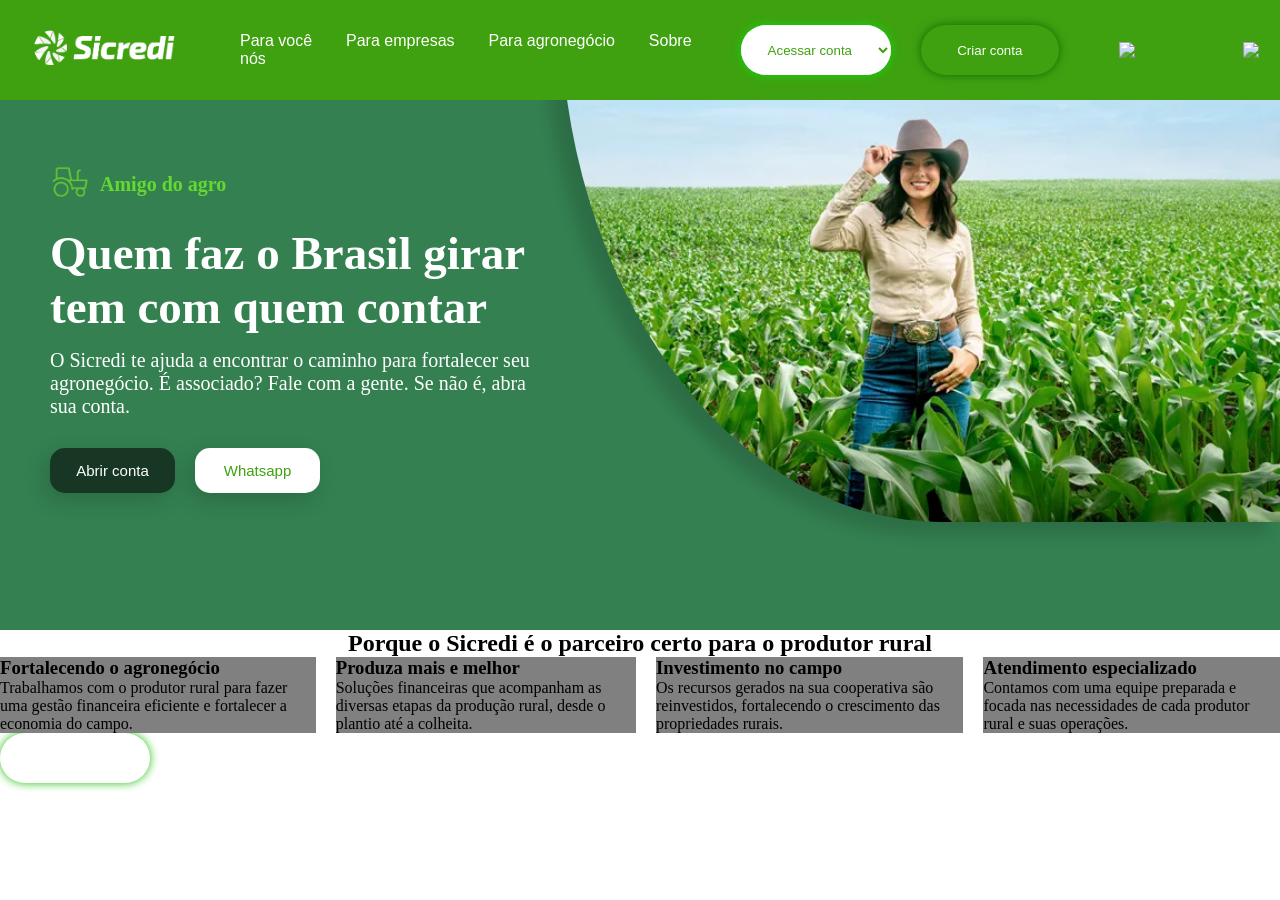
==== agronegocio.html @ 993492f2 "criação do banner da página agronegócio" ====
<!DOCTYPE html>
<html lang="pt-br">

<head>
    <meta charset="UTF-8">
    <meta name="viewport" content="width=device-width, initial-scale=1.0">
    <link rel="shortcut icon" href="imagens/sicredi-logo.png" type="image/x-icon">
    <link rel="stylesheet" href="agronegocio.css">
    <title>Sicredi</title>
</head>

<body>
    <main>
        <header>
            <a href="./index.html"><img src="imagens/Logo sicredi branca.webp" alt="" width="150px" id="logo"></a>
            <nav>
                <a href="index.html">Para você</a>
                <a href="empresas.html">Para empresas</a>
                <a href="agronegocio.html">Para agronegócio</a>
                <a href="sobre.html">Sobre nós</a>
            </nav>
            <button>
                <select>
                    <option>
                        Acessar conta
                    </option>
                    <option>
                        Pessoa fisica
                    </option>
                    <option> Pessoa jurídica </option>
                </select>
            </button>

            <button id="criar"> Criar conta </button>

            <img src="./fotos fefa/lupa-removebg-preview.png" id="lupa">
            <img src="./fotos fefa/menu icon.png" id="menu">
        </header>

        <!--banner-->

        <section id="banner">
            <div id="divtexto">
                <div id="div-caminhao">
                    <img src="imagens/caminhao-icone.webp" alt="" width="50px">
                    <p>Amigo do agro</p>
                </div>

                <h2>Quem faz o Brasil girar tem com quem contar</h2>
                <p>O Sicredi te ajuda a encontrar o caminho para fortalecer seu agronegócio. É associado? Fale com
                    a gente. Se não é, abra sua conta.</p>
                <div class="botoes">
                    <button id="botao-abrirconta">Abrir conta</button>
                    <button>Whatsapp</button>

                </div>
            </div>

            <div id="divimg">
                <img src="imagens/fazendeiro3.webp" alt="">
            </div>
        </section>

        <!--pq o cliente deve escolher o sicredi-->
        <h2 id="titulo-sobre">Porque o Sicredi é o parceiro certo para o produtor rural</h2>
        <section id="sobre-nos-container">
            <article class="card-sobre">
                <h3>Fortalecendo o agronegócio</h3>
                <p>Trabalhamos com o produtor rural para fazer uma gestão financeira eficiente e fortalecer a economia
                    do campo.</p>
            </article>
            <article class="card-sobre">
                <h3>Produza mais e melhor</h3>
                <p>Soluções financeiras que acompanham as diversas etapas da produção rural, desde o plantio até a
                    colheita.</p>
            </article>
            <article class="card-sobre">
                <h3>Investimento no campo</h3>
                <p>Os recursos gerados na sua cooperativa são reinvestidos, fortalecendo o crescimento das propriedades
                    rurais.</p>
            </article>
            <article class="card-sobre">
                <h3>Atendimento especializado</h3>
                <p>Contamos com uma equipe preparada e focada nas necessidades de cada produtor rural e suas operações.
                </p>
            </article>


        </section>
        <button id="botao-sobre"><a href="./sobre.html">Conhecer mais sobre nós</a></button>
        <!--produtos-->
        <section>

        </section>
    </main>
    <footer>

    </footer>
    </main>
</body>

</html>
---- agronegocio.css ----
* {
    margin: 0%;
    padding: 0%;
    box-sizing: border-box;
}

/*
 🟢 Verde — #3FA110
 🟩 Verde escuro — #146E37
 ⚪ Branco — #FFFFFF
*/



a {
    color: rgb(0, 0, 0);
}

header {
    background-color: #3FA110;
    width: 100%;
    height: 100px;
    display: flex;
    position: fixed;
    align-items: center;
    gap: 30px;
    justify-content: ROW;
}


#logo {
    width: 150px;
    margin-left: 30px;

}

#lupa {
    width: 70px;
    margin-left: 30px;
    cursor: pointer;
    margin-left: 30px;
}

#menu {
    width: 40px;
    margin-left: 30px;
    cursor: pointer;
}

a {
    font-family: Arial, Helvetica, sans-serif;
    margin-right: 30px;
    color: #fff;
    text-decoration: none;

}

a:hover {
    transition: 0.9s;
    text-decoration: underline;
}

button {
    font-family: Verdana, Geneva, Tahoma, sans-serif;
    color: #3FA110;
    height: 50px;
    border-radius: 30px;
    border: none;
    width: 150px;
    background-color: #fff;
    border: none;
    cursor: pointer;
    font-size: 12x;
    box-shadow: 0 0 10px rgb(38, 192, 17);

}

button:hover {
    background-color: transparent;
    transition: 0.4s;
    border: 2px rgb(221, 255, 221);
    color: #fff;
    text-decoration: underline;

}

select {
    font-family: Verdana, Geneva, Tahoma, sans-serif;
    color: #3FA110;
    height: 50px;
    border-radius: 30px;
    border: none;
    width: 150px;
    background-color: #fff;
    border: none;
    cursor: pointer;
    font-size: 12x;
    box-shadow: 0 0 10px rgb(38, 192, 17);
    text-align: center;
}

select:hover {
    background-color: transparent;
    transition: 0.4s;
    border: 2px rgb(221, 255, 221);
    color: #fff;
    text-decoration: underline;
}

#criar {
    font-family: Verdana, Geneva, Tahoma, sans-serif;
    color: #fafff8;
    height: 50px;
    border-radius: 30px;
    border: none;
    width: 150px;
    background-color: #3FA110;
    border: none;
    cursor: pointer;
    font-size: 12x;
    box-shadow: 0 0 10px rgb(11, 107, 0);
    text-align: center;
}

#criar:hover {
    background-color: #fafff8;
    transition: 0.4s;
    border: 2px rgb(221, 255, 221);
    color: #004e00;
    text-decoration: underline;
}

h1 {
    color: #fff;
}

/*----banner sessão 1------*/
#banner {
    display: flex;
    background-color: #348051;
    background-repeat: repeat;
    background-size: cover;
}

#div-caminhao {
    display: flex;
    align-items: center;
    color: #65D930;
    gap: 10px;
}

#div-caminhao p {
    padding-top: 35px;
    font-weight: 700;
}

#div-caminhao img {
    width: 40px;
}

#divtexto {
    padding: 0 10px 0 50px;
    width: 700px;
    height: 70vh;
    color: white;
    display: flex;
    text-align: start;
    justify-content: center;
    flex-direction: column;
}

#divtexto h2 {
    font-size: 47px;
    margin-bottom: 15px;
}

#divtexto p {
    font-size: 20px;
    margin-bottom: 30px;
}

.botoes {
    display: flex;
    gap: 20px;
    text-align: center;
}

.botoes button {
    gap: 50px;
    width: 25%;
    height: 45px;
    text-align: center;
    border-radius: 15px;
    border: none;
    padding: 10px;
    cursor: pointer;
    box-shadow: -5px 7px 21px 1px rgba(0, 0, 0, 0.151);
    font-size: 15px;
}

#botao-abrirconta {
    background-color: #173623;
    color: white;
}

#botao-abrirconta:hover {
    transition: 0.6s;
    background-color: rgb(93, 167, 58);
    color: white;
}

.botoes button:hover {
    transition: 0.6s;
    border: solid rgb(255, 255, 255) 2px;
    background-color: rgb(93, 167, 58);
    color: white;
    transform: translateY(-5px);
}

#divimg img {
    width: 720px;
    padding-top: 0px;
    border-radius: 100% 0% 47% 53% / 0% 100% 0% 100%;
    box-shadow: -14px 10px 15px 2px rgba(0, 0, 0, 0.15);

}

/*motivos pra escolher o sicredi - sessão 2*/

#titulo-sobre {
    text-align: center;
}

#sobre-nos-container {
    display: flex;
    gap: 20px;
}

.card-sobre {
    background-color: grey;
}

#botao-sobre {
    display: flex;
    justify-content: center;
}
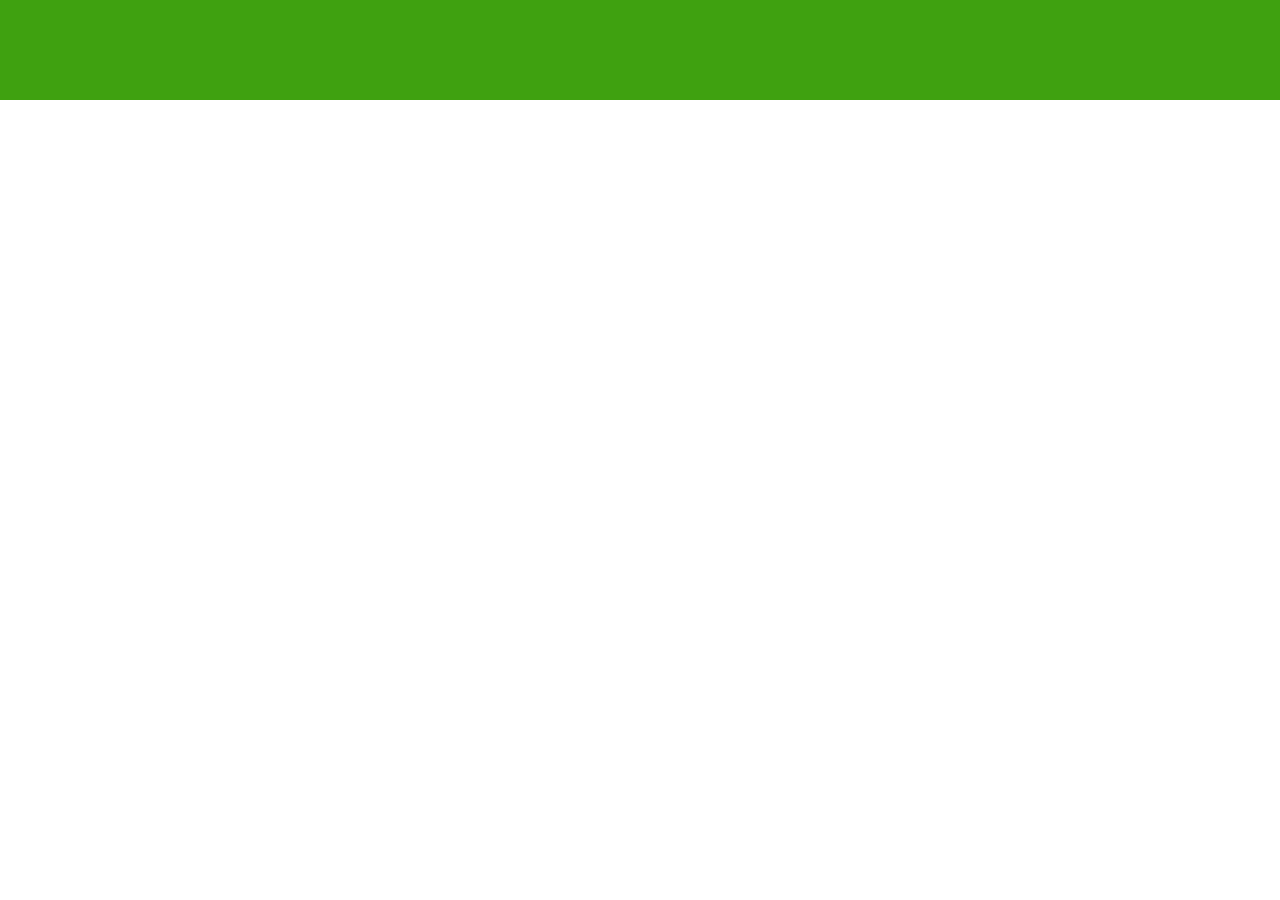
==== commit c10c0a95: "inicio sicredi" ====
--- a/agronegocio.html
+++ b/agronegocio.html
@@ -1,93 +1,31 @@
 <!DOCTYPE html>
 <html lang="pt-br">
-
 <head>
     <meta charset="UTF-8">
     <meta name="viewport" content="width=device-width, initial-scale=1.0">
     <link rel="shortcut icon" href="imagens/sicredi-logo.png" type="image/x-icon">
-    <link rel="stylesheet" href="agronegocio.css">
+    <link rel="stylesheet" href="style.css">
     <title>Sicredi</title>
 </head>
-
 <body>
+    
+    <header>
+        <nav>
+            <a href="index.html"></a>
+            <a href="empresas.html"></a>
+            <a href="agronegocio.html"></a>
+            <a href="sobre.html"></a>
+        </nav>
+    </header>
     <main>
-        <header>
-            <a href="./index.html"><img src="imagens/Logo sicredi branca.webp" alt="" width="150px" id="logo"></a>
-            <nav>
-                <a href="index.html">Para você</a>
-                <a href="empresas.html">Para empresas</a>
-                <a href="agronegocio.html">Para agronegócio</a>
-                <a href="sobre.html">Sobre nós</a>
-            </nav>
-            <button>
-                <select>
-                    <option>
-                        Acessar conta
-                    </option>
-                    <option>
-                        Pessoa fisica
-                    </option>
-                    <option> Pessoa jurídica </option>
-                </select>
-            </button>
-
-            <button id="criar"> Criar conta </button>
-
-            <img src="./fotos fefa/lupa-removebg-preview.png" id="lupa">
-            <img src="./fotos fefa/menu icon.png" id="menu">
-        </header>
-
         <!--banner-->
-
-        <section id="banner">
-            <div id="divtexto">
-                <div id="div-caminhao">
-                    <img src="imagens/caminhao-icone.webp" alt="" width="50px">
-                    <p>Amigo do agro</p>
-                </div>
-
-                <h2>Quem faz o Brasil girar tem com quem contar</h2>
-                <p>O Sicredi te ajuda a encontrar o caminho para fortalecer seu agronegócio. É associado? Fale com
-                    a gente. Se não é, abra sua conta.</p>
-                <div class="botoes">
-                    <button id="botao-abrirconta">Abrir conta</button>
-                    <button>Whatsapp</button>
-
-                </div>
-            </div>
-
-            <div id="divimg">
-                <img src="imagens/fazendeiro3.webp" alt="">
-            </div>
-        </section>
-
-        <!--pq o cliente deve escolher o sicredi-->
-        <h2 id="titulo-sobre">Porque o Sicredi é o parceiro certo para o produtor rural</h2>
-        <section id="sobre-nos-container">
-            <article class="card-sobre">
-                <h3>Fortalecendo o agronegócio</h3>
-                <p>Trabalhamos com o produtor rural para fazer uma gestão financeira eficiente e fortalecer a economia
-                    do campo.</p>
-            </article>
-            <article class="card-sobre">
-                <h3>Produza mais e melhor</h3>
-                <p>Soluções financeiras que acompanham as diversas etapas da produção rural, desde o plantio até a
-                    colheita.</p>
-            </article>
-            <article class="card-sobre">
-                <h3>Investimento no campo</h3>
-                <p>Os recursos gerados na sua cooperativa são reinvestidos, fortalecendo o crescimento das propriedades
-                    rurais.</p>
-            </article>
-            <article class="card-sobre">
-                <h3>Atendimento especializado</h3>
-                <p>Contamos com uma equipe preparada e focada nas necessidades de cada produtor rural e suas operações.
-                </p>
-            </article>
-
+        <section>
 
         </section>
-        <button id="botao-sobre"><a href="./sobre.html">Conhecer mais sobre nós</a></button>
+        <!--pq o cliente deve escolher o sicredi-->
+        <section>
+
+        </section>
         <!--produtos-->
         <section>
 
@@ -96,7 +34,5 @@
     <footer>
 
     </footer>
-    </main>
 </body>
-
 </html>
--- a/style.css
+++ b/style.css
@@ -0,0 +1,177 @@
+@import url('https://fonts.googleapis.com/css2?family=Google+Sans:ital,opsz,wght@0,17..18,400..700;1,17..18,400..700&display=swap');
+
+
+* {
+    padding: 0%;
+    margin: 0%;
+    box-sizing: border-box;
+}
+
+header {
+    background-color: #3FA110;
+    width: 100%;
+    height: 100px;
+    display: flex;
+    position: fixed;
+    top: 0;
+    right: 0;
+    z-index: 1000;
+    align-items: center;
+    gap: 30px;
+    justify-content: center;
+
+}
+
+
+#logo {
+    width: 150px;
+    margin-left: 30px;
+
+}
+
+#lupa {
+    width: 70px;
+    margin-left: 30px;
+    cursor: pointer;
+    margin-left: 30px;
+}
+
+#menu {
+    width: 40px;
+    margin-left: 30px;
+    cursor: pointer;
+}
+
+a {
+    font-family: Arial, Helvetica, sans-serif;
+    margin-right: 30px;
+    color: #fff;
+    text-decoration: none;
+
+}
+
+a:hover {
+    transition: 0.9s;
+    text-decoration: underline;
+}
+
+button {
+    font-family: Verdana, Geneva, Tahoma, sans-serif;
+    color: #3FA110;
+    height: 50px;
+    border-radius: 30px;
+    border: none;
+    width: 150px;
+    background-color: #fff;
+    border: none;
+    cursor: pointer;
+    font-size: 12x;
+    box-shadow: 0 0 10px rgb(38, 192, 17);
+
+}
+
+button:hover {
+    background-color: transparent;
+    transition: 0.4s;
+    border: 2px rgb(221, 255, 221);
+    color: #fff;
+    text-decoration: underline;
+
+}
+
+select {
+    font-family: Verdana, Geneva, Tahoma, sans-serif;
+    color: #3FA110;
+    height: 50px;
+    border-radius: 30px;
+    border: none;
+    width: 150px;
+    background-color: #fff;
+    border: none;
+    cursor: pointer;
+    font-size: 12x;
+    box-shadow: 0 0 10px rgb(38, 192, 17);
+    text-align: center;
+}
+
+select:hover {
+    background-color: transparent;
+    transition: 0.4s;
+    border: 2px rgb(221, 255, 221);
+    color: #fff;
+    text-decoration: underline;
+}
+
+#criar {
+    font-family: Verdana, Geneva, Tahoma, sans-serif;
+    color: #fafff8;
+    height: 50px;
+    border-radius: 30px;
+    border: none;
+    width: 150px;
+    background-color: #3FA110;
+    border: none;
+    cursor: pointer;
+    font-size: 12x;
+    box-shadow: 0 0 10px rgb(11, 107, 0);
+    text-align: center;
+}
+
+#criar:hover {
+    background-color: #fafff8;
+    transition: 0.4s;
+    border: 2px rgb(221, 255, 221);
+    color: #004e00;
+    text-decoration: underline;
+}
+
+h1 {
+    color: #fff;
+}
+
+#banner {
+    margin-top: 95px;
+    width: 100%;
+    height: 100%;
+}
+
+#banner img{
+  width: 100%;
+
+}
+
+h2 {font-family:'Lucida Sans', 'Lucida Sans Regular', 'Lucida Grande', 'Lucida Sans Unicode', Geneva, Verdana, sans-serif;
+color: #3FA110;
+text-align: center;
+margin-top: 25px;
+font-size: 20px;}
+
+p {font-size: 40px;
+    font-family: "Google Sans", sans-serif;
+    text-align: center;
+
+
+}
+
+.secao {background-color: #e5ffd4;
+    margin-top: 30px;
+    display: flex;
+    height: 100vh;
+    justify-content: center;
+    align-items: center;
+    flex-wrap: wrap;
+    gap: 50px;
+}
+.artigo {
+    display: flex;
+    background-color: #efffc9;
+    width: 400px;
+    height: 300px;
+    border-radius: 30px;
+    box-shadow: 5px 5px 15px 5px #105200;
+    flex-direction: column;
+    align-items: center; }
+
+.ftartigo {width: 80px;
+    height: 50px;}
+
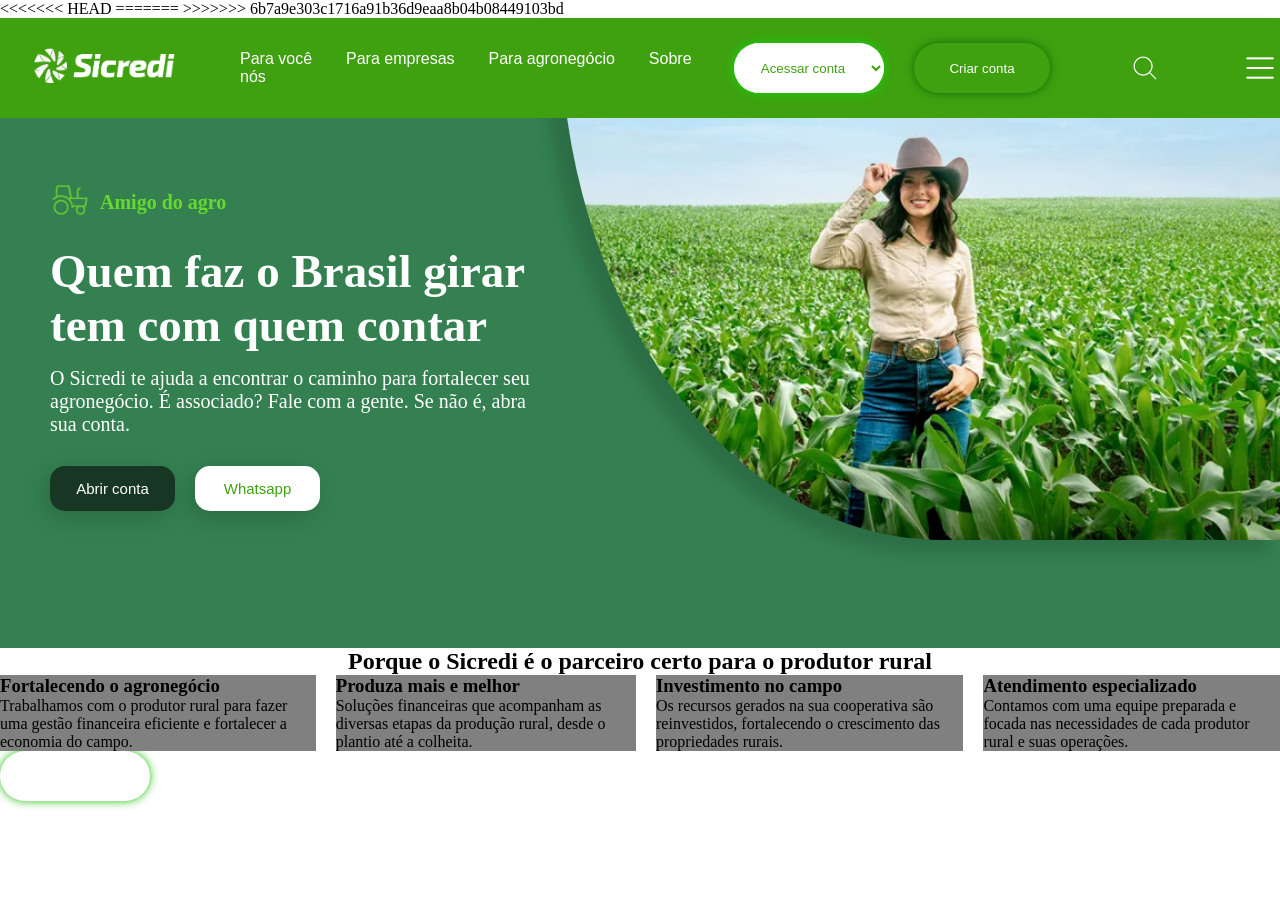
==== commit 951af190: "helo" ====
--- a/agronegocio.html
+++ b/agronegocio.html
@@ -1,13 +1,16 @@
 <!DOCTYPE html>
 <html lang="pt-br">
+
 <head>
     <meta charset="UTF-8">
     <meta name="viewport" content="width=device-width, initial-scale=1.0">
     <link rel="shortcut icon" href="imagens/sicredi-logo.png" type="image/x-icon">
-    <link rel="stylesheet" href="style.css">
+    <link rel="stylesheet" href="agronegocio.css">
     <title>Sicredi</title>
 </head>
+
 <body>
+<<<<<<< HEAD
     
     <header>
         <nav>
@@ -17,15 +20,86 @@
             <a href="sobre.html"></a>
         </nav>
     </header>
+=======
+>>>>>>> 6b7a9e303c1716a91b36d9eaa8b04b08449103bd
     <main>
+        <header>
+            <a href="./index.html"><img src="imagens/Logo sicredi branca.webp" alt="" width="150px" id="logo"></a>
+            <nav>
+                <a href="index.html">Para você</a>
+                <a href="empresas.html">Para empresas</a>
+                <a href="agronegocio.html">Para agronegócio</a>
+                <a href="sobre.html">Sobre nós</a>
+            </nav>
+            <button>
+                <select>
+                    <option>
+                        Acessar conta
+                    </option>
+                    <option>
+                        Pessoa fisica
+                    </option>
+                    <option> Pessoa jurídica </option>
+                </select>
+            </button>
+
+            <button id="criar"> Criar conta </button>
+
+            <img src="./fotos fefa/lupa-removebg-preview.png" id="lupa">
+            <img src="./fotos fefa/menu icon.png" id="menu">
+        </header>
+
         <!--banner-->
-        <section>
+
+        <section id="banner">
+            <div id="divtexto">
+                <div id="div-caminhao">
+                    <img src="imagens/caminhao-icone.webp" alt="" width="50px">
+                    <p>Amigo do agro</p>
+                </div>
+
+                <h2>Quem faz o Brasil girar tem com quem contar</h2>
+                <p>O Sicredi te ajuda a encontrar o caminho para fortalecer seu agronegócio. É associado? Fale com
+                    a gente. Se não é, abra sua conta.</p>
+                <div class="botoes">
+                    <button id="botao-abrirconta">Abrir conta</button>
+                    <button>Whatsapp</button>
+
+                </div>
+            </div>
+
+            <div id="divimg">
+                <img src="imagens/fazendeiro3.webp" alt="">
+            </div>
+        </section>
+
+        <!--pq o cliente deve escolher o sicredi-->
+        <h2 id="titulo-sobre">Porque o Sicredi é o parceiro certo para o produtor rural</h2>
+        <section id="sobre-nos-container">
+            <article class="card-sobre">
+                <h3>Fortalecendo o agronegócio</h3>
+                <p>Trabalhamos com o produtor rural para fazer uma gestão financeira eficiente e fortalecer a economia
+                    do campo.</p>
+            </article>
+            <article class="card-sobre">
+                <h3>Produza mais e melhor</h3>
+                <p>Soluções financeiras que acompanham as diversas etapas da produção rural, desde o plantio até a
+                    colheita.</p>
+            </article>
+            <article class="card-sobre">
+                <h3>Investimento no campo</h3>
+                <p>Os recursos gerados na sua cooperativa são reinvestidos, fortalecendo o crescimento das propriedades
+                    rurais.</p>
+            </article>
+            <article class="card-sobre">
+                <h3>Atendimento especializado</h3>
+                <p>Contamos com uma equipe preparada e focada nas necessidades de cada produtor rural e suas operações.
+                </p>
+            </article>
+
 
         </section>
-        <!--pq o cliente deve escolher o sicredi-->
-        <section>
-
-        </section>
+        <button id="botao-sobre"><a href="./sobre.html">Conhecer mais sobre nós</a></button>
         <!--produtos-->
         <section>
 
@@ -34,5 +108,7 @@
     <footer>
 
     </footer>
+    </main>
 </body>
+
 </html>
--- a/agronegocio.css
+++ b/agronegocio.css
@@ -0,0 +1,246 @@
+* {
+    margin: 0%;
+    padding: 0%;
+    box-sizing: border-box;
+}
+
+/*
+ 🟢 Verde — #3FA110
+ 🟩 Verde escuro — #146E37
+ ⚪ Branco — #FFFFFF
+*/
+
+
+
+a {
+    color: rgb(0, 0, 0);
+}
+
+header {
+    background-color: #3FA110;
+    width: 100%;
+    height: 100px;
+    display: flex;
+    position: fixed;
+    align-items: center;
+    gap: 30px;
+    justify-content: ROW;
+}
+
+
+#logo {
+    width: 150px;
+    margin-left: 30px;
+
+}
+
+#lupa {
+    width: 70px;
+    margin-left: 30px;
+    cursor: pointer;
+    margin-left: 30px;
+}
+
+#menu {
+    width: 40px;
+    margin-left: 30px;
+    cursor: pointer;
+}
+
+a {
+    font-family: Arial, Helvetica, sans-serif;
+    margin-right: 30px;
+    color: #fff;
+    text-decoration: none;
+
+}
+
+a:hover {
+    transition: 0.9s;
+    text-decoration: underline;
+}
+
+button {
+    font-family: Verdana, Geneva, Tahoma, sans-serif;
+    color: #3FA110;
+    height: 50px;
+    border-radius: 30px;
+    border: none;
+    width: 150px;
+    background-color: #fff;
+    border: none;
+    cursor: pointer;
+    font-size: 12x;
+    box-shadow: 0 0 10px rgb(38, 192, 17);
+
+}
+
+button:hover {
+    background-color: transparent;
+    transition: 0.4s;
+    border: 2px rgb(221, 255, 221);
+    color: #fff;
+    text-decoration: underline;
+
+}
+
+select {
+    font-family: Verdana, Geneva, Tahoma, sans-serif;
+    color: #3FA110;
+    height: 50px;
+    border-radius: 30px;
+    border: none;
+    width: 150px;
+    background-color: #fff;
+    border: none;
+    cursor: pointer;
+    font-size: 12x;
+    box-shadow: 0 0 10px rgb(38, 192, 17);
+    text-align: center;
+}
+
+select:hover {
+    background-color: transparent;
+    transition: 0.4s;
+    border: 2px rgb(221, 255, 221);
+    color: #fff;
+    text-decoration: underline;
+}
+
+#criar {
+    font-family: Verdana, Geneva, Tahoma, sans-serif;
+    color: #fafff8;
+    height: 50px;
+    border-radius: 30px;
+    border: none;
+    width: 150px;
+    background-color: #3FA110;
+    border: none;
+    cursor: pointer;
+    font-size: 12x;
+    box-shadow: 0 0 10px rgb(11, 107, 0);
+    text-align: center;
+}
+
+#criar:hover {
+    background-color: #fafff8;
+    transition: 0.4s;
+    border: 2px rgb(221, 255, 221);
+    color: #004e00;
+    text-decoration: underline;
+}
+
+h1 {
+    color: #fff;
+}
+
+/*----banner sessão 1------*/
+#banner {
+    display: flex;
+    background-color: #348051;
+    background-repeat: repeat;
+    background-size: cover;
+}
+
+#div-caminhao {
+    display: flex;
+    align-items: center;
+    color: #65D930;
+    gap: 10px;
+}
+
+#div-caminhao p {
+    padding-top: 35px;
+    font-weight: 700;
+}
+
+#div-caminhao img {
+    width: 40px;
+}
+
+#divtexto {
+    padding: 0 10px 0 50px;
+    width: 700px;
+    height: 70vh;
+    color: white;
+    display: flex;
+    text-align: start;
+    justify-content: center;
+    flex-direction: column;
+}
+
+#divtexto h2 {
+    font-size: 47px;
+    margin-bottom: 15px;
+}
+
+#divtexto p {
+    font-size: 20px;
+    margin-bottom: 30px;
+}
+
+.botoes {
+    display: flex;
+    gap: 20px;
+    text-align: center;
+}
+
+.botoes button {
+    gap: 50px;
+    width: 25%;
+    height: 45px;
+    text-align: center;
+    border-radius: 15px;
+    border: none;
+    padding: 10px;
+    cursor: pointer;
+    box-shadow: -5px 7px 21px 1px rgba(0, 0, 0, 0.151);
+    font-size: 15px;
+}
+
+#botao-abrirconta {
+    background-color: #173623;
+    color: white;
+}
+
+#botao-abrirconta:hover {
+    transition: 0.6s;
+    background-color: rgb(93, 167, 58);
+    color: white;
+}
+
+.botoes button:hover {
+    transition: 0.6s;
+    border: solid rgb(255, 255, 255) 2px;
+    background-color: rgb(93, 167, 58);
+    color: white;
+    transform: translateY(-5px);
+}
+
+#divimg img {
+    width: 720px;
+    padding-top: 0px;
+    border-radius: 100% 0% 47% 53% / 0% 100% 0% 100%;
+    box-shadow: -14px 10px 15px 2px rgba(0, 0, 0, 0.15);
+
+}
+
+/*motivos pra escolher o sicredi - sessão 2*/
+
+#titulo-sobre {
+    text-align: center;
+}
+
+#sobre-nos-container {
+    display: flex;
+    gap: 20px;
+}
+
+.card-sobre {
+    background-color: grey;
+}
+
+#botao-sobre {
+    display: flex;
+    justify-content: center;
+}
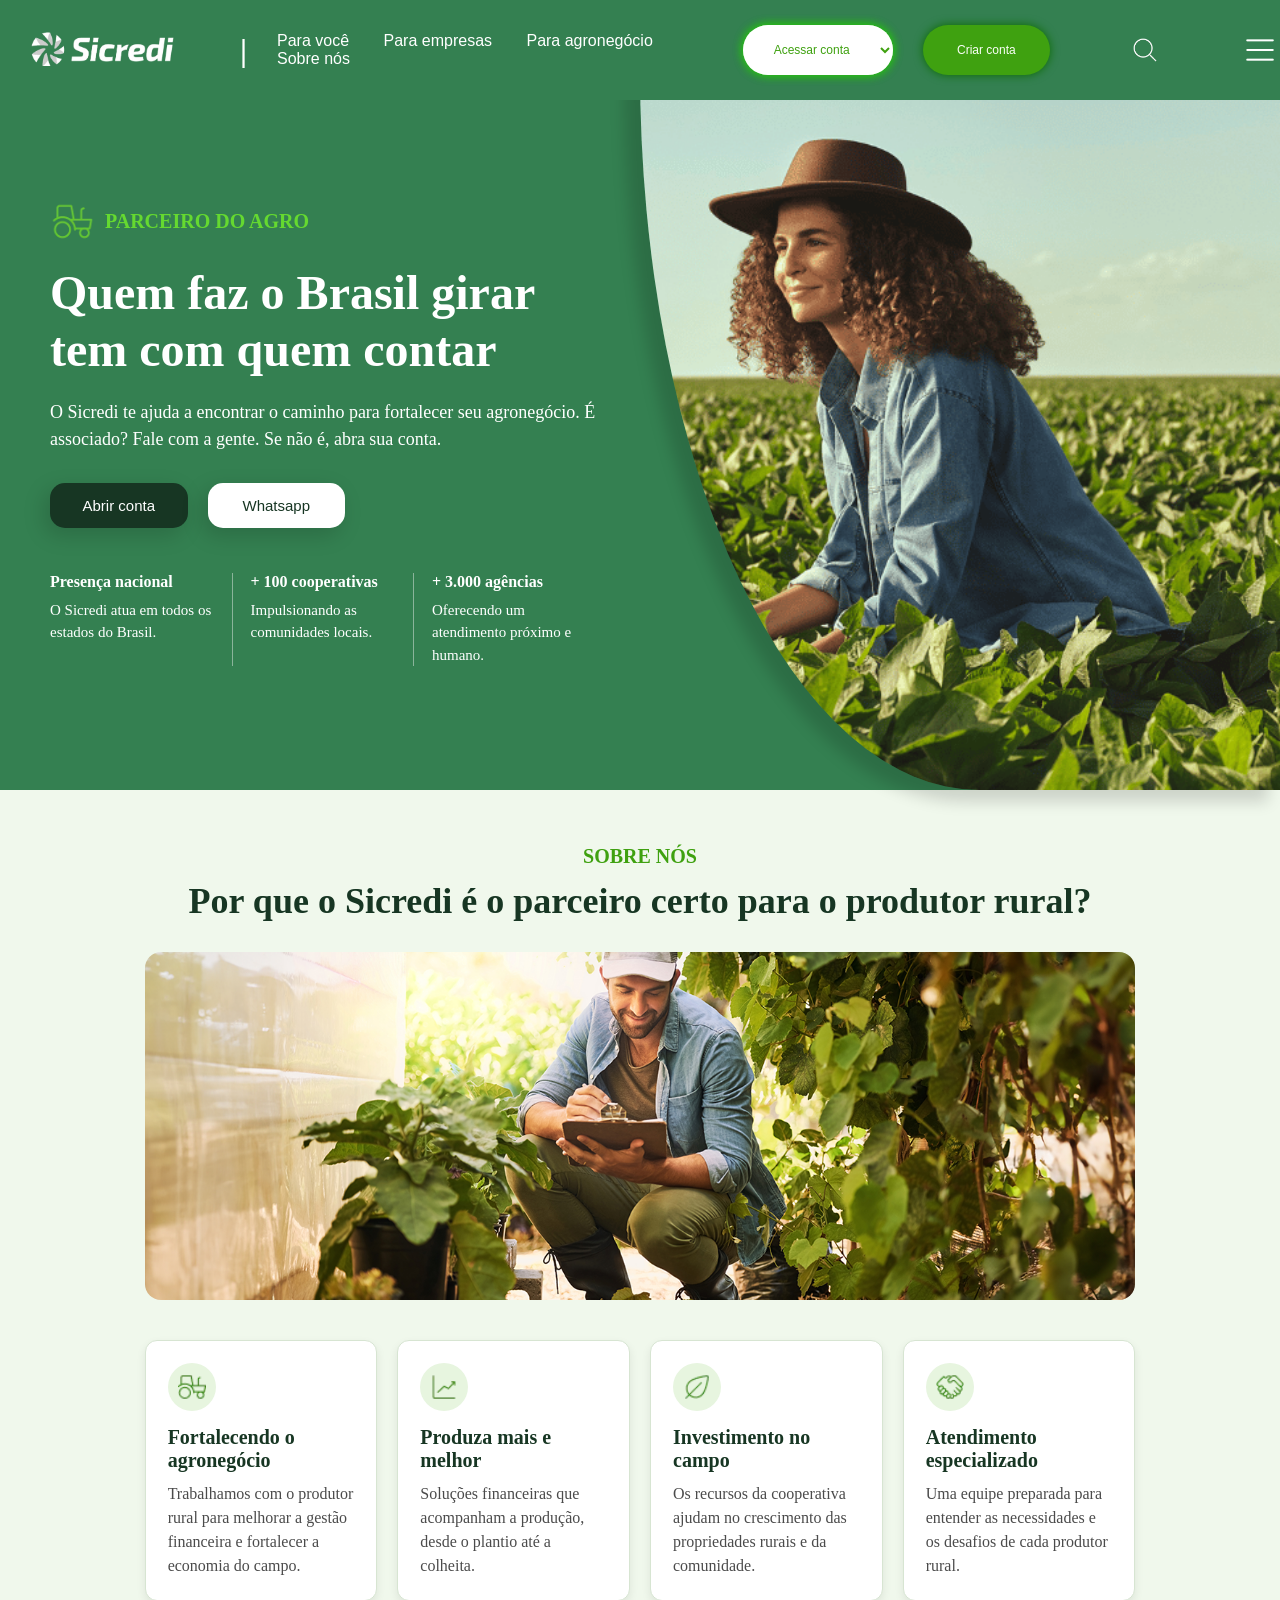
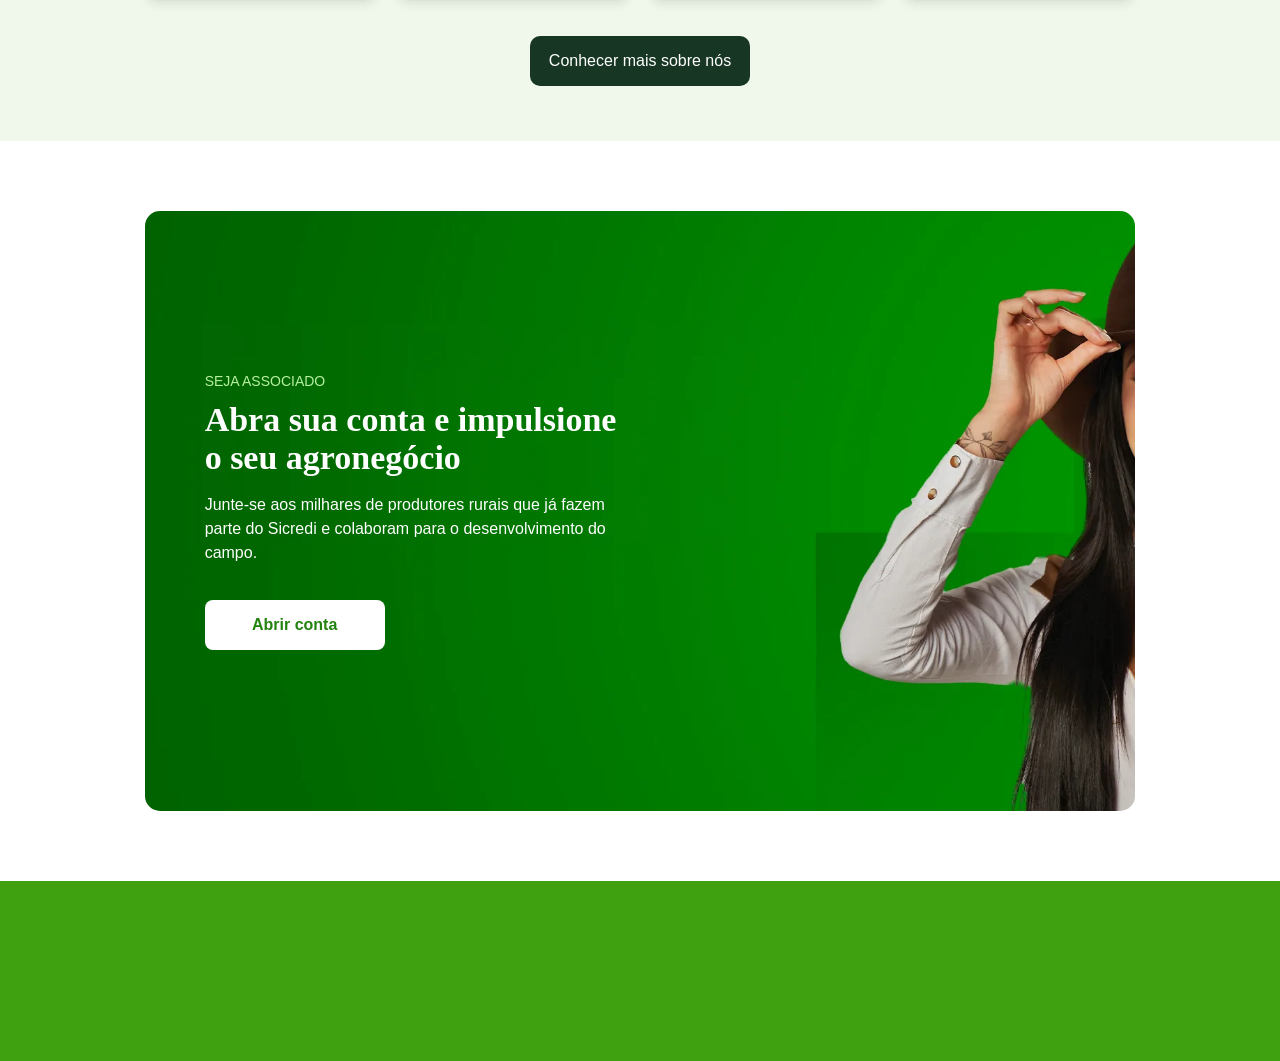
==== commit 78a7318d: "ajustes no site" ====
--- a/agronegocio.html
+++ b/agronegocio.html
@@ -10,28 +10,20 @@
 </head>
 
 <body>
-<<<<<<< HEAD
-    
-    <header>
-        <nav>
-            <a href="index.html"></a>
-            <a href="empresas.html"></a>
-            <a href="agronegocio.html"></a>
-            <a href="sobre.html"></a>
-        </nav>
-    </header>
-=======
->>>>>>> 6b7a9e303c1716a91b36d9eaa8b04b08449103bd
     <main>
         <header>
-            <a href="./index.html"><img src="imagens/Logo sicredi branca.webp" alt="" width="150px" id="logo"></a>
+            <a href="./index.html"><img src="./fotos fefa/logo.png" id="logo"></a>
+            <h1>|</h1>
             <nav>
-                <a href="index.html">Para você</a>
-                <a href="empresas.html">Para empresas</a>
-                <a href="agronegocio.html">Para agronegócio</a>
-                <a href="sobre.html">Sobre nós</a>
+
+                <a href="./index.html"> Para você </a>
+                <a href="./empresas.html"> Para empresas </a>
+                <a href="./agronegocio.html"> Para agronegócio </a>
+                <a href="./sobre.html"> Sobre nós </a>
+
             </nav>
             <button>
+
                 <select>
                     <option>
                         Acessar conta
@@ -54,8 +46,8 @@
         <section id="banner">
             <div id="divtexto">
                 <div id="div-caminhao">
-                    <img src="imagens/caminhao-icone.webp" alt="" width="50px">
-                    <p>Amigo do agro</p>
+                    <img src="imagens/caminhao-icone.webp" alt="" width="150px">
+                    <p>Parceiro do agro</p>
                 </div>
 
                 <h2>Quem faz o Brasil girar tem com quem contar</h2>
@@ -64,45 +56,116 @@
                 <div class="botoes">
                     <button id="botao-abrirconta">Abrir conta</button>
                     <button>Whatsapp</button>
+                </div>
 
+                <div id="informacoes-banner">
+                    <div id="primeira-info">
+                        <h3>Presença nacional</h3>
+                        <p>O Sicredi atua em todos os estados do Brasil.</p>
+                    </div>
+
+                    <div class="com-borda">
+                        <h3>+ 100 cooperativas</h3>
+                        <p>Impulsionando as comunidades locais.</p>
+                    </div>
+
+                    <div class="com-borda">
+                        <h3>+ 3.000 agências</h3>
+                        <p>Oferecendo um atendimento próximo e humano.</p>
+                    </div>
                 </div>
             </div>
 
             <div id="divimg">
-                <img src="imagens/fazendeiro3.webp" alt="">
+                <img src="imagens/fazendeiro-essavai.png" alt="">
             </div>
         </section>
 
-        <!--pq o cliente deve escolher o sicredi-->
-        <h2 id="titulo-sobre">Porque o Sicredi é o parceiro certo para o produtor rural</h2>
-        <section id="sobre-nos-container">
-            <article class="card-sobre">
-                <h3>Fortalecendo o agronegócio</h3>
-                <p>Trabalhamos com o produtor rural para fazer uma gestão financeira eficiente e fortalecer a economia
-                    do campo.</p>
-            </article>
-            <article class="card-sobre">
-                <h3>Produza mais e melhor</h3>
-                <p>Soluções financeiras que acompanham as diversas etapas da produção rural, desde o plantio até a
-                    colheita.</p>
-            </article>
-            <article class="card-sobre">
-                <h3>Investimento no campo</h3>
-                <p>Os recursos gerados na sua cooperativa são reinvestidos, fortalecendo o crescimento das propriedades
-                    rurais.</p>
-            </article>
-            <article class="card-sobre">
-                <h3>Atendimento especializado</h3>
-                <p>Contamos com uma equipe preparada e focada nas necessidades de cada produtor rural e suas operações.
-                </p>
-            </article>
+        <!-- Segunda seção: apresenta quatro vantagens do Sicredi em cards simples -->
+        <section id="secao-sobre">
+            <p id="subtitulo-sobre">SOBRE NÓS</p>
+            <h2 id="titulo-sobre">Por que o Sicredi é o parceiro certo para o produtor rural?</h2>
 
+            <div id="container-imagem-sobre">
+                <img src="imagens/fazendeiros-sobrenos.png" alt="Produtores rurais" id="imagem-sobre">
+            </div>
 
+            <div id="sobre-nos-container">
+                <article class="card-sobre">
+                    <div class="icone-card">
+                        <img src="imagens/caminhao-sobre.webp" alt="Ícone de caminhão">
+                    </div>
+                    <h3>Fortalecendo o agronegócio</h3>
+                    <p>Trabalhamos com o produtor rural para melhorar a gestão financeira e fortalecer a economia do campo.</p>
+                </article>
+
+                <article class="card-sobre">
+                    <div class="icone-card">
+                        <img src="imagens/produção-icone.webp" alt="Ícone de produção">
+                    </div>
+                    <h3>Produza mais e melhor</h3>
+                    <p>Soluções financeiras que acompanham a produção, desde o plantio até a colheita.</p>
+                </article>
+
+                <article class="card-sobre">
+                    <div class="icone-card">
+                        <img src="imagens/folha-icone.webp" alt="Ícone de folha">
+                    </div>
+                    <h3>Investimento no campo</h3>
+                    <p>Os recursos da cooperativa ajudam no crescimento das propriedades rurais e da comunidade.</p>
+                </article>
+
+                <article class="card-sobre">
+                    <div class="icone-card">
+                        <img src="imagens/mao-icone.webp" alt="Ícone de atendimento">
+                    </div>
+                    <h3>Atendimento especializado</h3>
+                    <p>Uma equipe preparada para entender as necessidades e os desafios de cada produtor rural.</p>
+                </article>
+                <!--
+                <article class="card-sobre">
+                    <div class="icone-card">
+                        <img src="imagens/mao-icone.webp" alt="Ícone de atendimento consultivo">
+                    </div>
+                    <h3>Atendimento consultivo</h3>
+                    <p>Entenda suas necessidades e conte com especialistas para apoiar a gestão do seu negócio.</p>
+                </article>
+
+                <article class="card-sobre">
+                    <div class="icone-card">
+                        <img src="imagens/celular-icone.webp" alt="Ícone de controle financeiro">
+                    </div>
+                    <h3>Controle financeiro digital</h3>
+                    <p>Além de poder contar com o seu gerente, é possível acompanhar suas finanças pelo app e internet banking.</p>
+                </article>
+
+                <article class="card-sobre">
+                    <div class="icone-card">
+                        <img src="imagens/folha-icone.webp" alt="Ícone de linhas de crédito">
+                    </div>
+                    <h3>Linhas de crédito diferenciadas</h3>
+                    <p>O Sicredi entende o ciclo produtivo da safra de cada produtor, oferecendo recursos personalizados para essa jornada.</p>
+                </article>
+
+                <article class="card-sobre">
+                    <div class="icone-card">
+                        <img src="imagens/caminhao-sobre.webp" alt="Ícone de soluções para o agro">
+                    </div>
+                    <h3>Soluções variadas para o seu agro</h3>
+                    <p>Com o Sicredi você tem linhas de crédito especiais, soluções de seguros, consórcios e cartões.</p>
+                </article>
+                -->
+            </div>
+            <a href="./sobre.html" id="botao-sobre">Conhecer mais sobre nós</a>
         </section>
-        <button id="botao-sobre"><a href="./sobre.html">Conhecer mais sobre nós</a></button>
-        <!--produtos-->
-        <section>
-
+        <!-- Seção para abertura de conta -->
+        <section id="abra-sua-conta">
+            <div id="conteudo-abra-conta">
+                <p id="chamada-abra-conta">SEJA ASSOCIADO</p>
+                <h2>Abra sua conta e impulsione o seu agronegócio</h2>
+                <p id="descricao-abra-conta">Junte-se aos milhares de produtores rurais que já fazem parte do Sicredi e colaboram para o desenvolvimento do campo.</p>
+                <button id="botao-abra-conta" type="button">Abrir conta</button>
+            </div>
         </section>
     </main>
     <footer>
@@ -111,4 +174,4 @@
     </main>
 </body>
 
-</html>+</html>
--- a/agronegocio.css
+++ b/agronegocio.css
@@ -1,246 +1,425 @@
+
 * {
-    margin: 0%;
-    padding: 0%;
+    margin: 0;
+    padding: 0;
     box-sizing: border-box;
 }
 
-/*
- 🟢 Verde — #3FA110
- 🟩 Verde escuro — #146E37
- ⚪ Branco — #FFFFFF
-*/
-
-
-
-a {
-    color: rgb(0, 0, 0);
-}
-
+/* --------Navbar-------- */
 header {
-    background-color: #3FA110;
+    background-color: #348051;
     width: 100%;
     height: 100px;
     display: flex;
     position: fixed;
-    align-items: center;
+    top: 0;
+    right: 0;
+    z-index: 1000;
+    align-items: center;
+    justify-content: center;
     gap: 30px;
-    justify-content: ROW;
-}
-
-
-#logo {
+}
+
+header #logo {
     width: 150px;
     margin-left: 30px;
-
-}
-
-#lupa {
+}
+
+header h1 {
+    color: #fff;
+}
+
+header a {
+    font-family: Arial, Helvetica, sans-serif;
+    margin-right: 30px;
+    color: #fff;
+    text-decoration: none;
+}
+
+header a:hover {
+    transition: 0.9s;
+    text-decoration: underline;
+}
+
+header button {
+    font-family: Verdana, Geneva, Tahoma, sans-serif;
+    color: #3FA110;
+    background-color: #fff;
+    width: 150px;
+    height: 50px;
+    border: none;
+    border-radius: 30px;
+    cursor: pointer;
+    font-size: 12px;
+    box-shadow: 0 0 10px rgb(38, 192, 17);
+}
+
+header button:hover {
+    background-color: transparent;
+    color: #fff;
+    border: 2px solid rgb(221, 255, 221);
+    text-decoration: underline;
+    transition: 0.4s;
+}
+
+header select {
+    font-family: Verdana, Geneva, Tahoma, sans-serif;
+    color: #3FA110;
+    background-color: #fff;
+    width: 150px;
+    height: 50px;
+    border: none;
+    border-radius: 30px;
+    cursor: pointer;
+    font-size: 12px;
+    text-align: center;
+    box-shadow: 0 0 10px rgb(38, 192, 17);
+}
+
+header select:hover {
+    background-color: transparent;
+    color: #fff;
+    border: 2px solid rgb(221, 255, 221);
+    text-decoration: underline;
+    transition: 0.4s;
+}
+
+header #criar {
+    color: #fafff8;
+    background-color: #3FA110;
+    text-align: center;
+    box-shadow: 0 0 10px rgb(11, 107, 0);
+}
+
+header #criar:hover {
+    background-color: #fafff8;
+    color: #004e00;
+}
+
+header #lupa {
     width: 70px;
     margin-left: 30px;
     cursor: pointer;
-    margin-left: 30px;
-}
-
-#menu {
+}
+
+header #menu {
     width: 40px;
     margin-left: 30px;
     cursor: pointer;
 }
 
-a {
-    font-family: Arial, Helvetica, sans-serif;
-    margin-right: 30px;
-    color: #fff;
-    text-decoration: none;
-
-}
-
-a:hover {
-    transition: 0.9s;
-    text-decoration: underline;
-}
-
-button {
+/* -----------Banner: Seção 1----------- */
+#banner {
+    background-color: #348051;
+    width: 100%;
+    height: 80vh;
+    margin-top: 70px;
+    display: flex;
+}
+
+#divtexto {
+    color: #fff;
+    width: 50%;
+    height: 100%;
+    padding: 35px 40px 30px 50px;
+    display: flex;
+    flex-direction: column;
+    justify-content: center;
+    text-align: start;
+}
+
+#div-caminhao {
+    color: #65D930;
+    margin-bottom: 20px;
+    display: flex;
+    align-items: center;
+    gap: 10px;
+}
+
+#div-caminhao img {
+    width: 45px;
+}
+
+#divtexto #div-caminhao p {
+    font-size: 20px;
+    font-weight: 700;
+    text-transform: uppercase;
+    margin-bottom: 0;
+}
+
+#divtexto h2 {
+    font-size: 48px;
+    line-height: 1.2;
+    margin-bottom: 20px;
+}
+
+#divtexto  p {
+    font-size: 18px;
+    line-height: 1.5;
+    margin-bottom: 30px;
+}
+
+.botoes {
+    display: flex;
+    gap: 20px;
+}
+
+.botoes button {
     font-family: Verdana, Geneva, Tahoma, sans-serif;
-    color: #3FA110;
-    height: 50px;
-    border-radius: 30px;
-    border: none;
-    width: 150px;
+    color: #173623;
     background-color: #fff;
-    border: none;
-    cursor: pointer;
-    font-size: 12x;
-    box-shadow: 0 0 10px rgb(38, 192, 17);
-
-}
-
-button:hover {
-    background-color: transparent;
-    transition: 0.4s;
-    border: 2px rgb(221, 255, 221);
-    color: #fff;
-    text-decoration: underline;
-
-}
-
-select {
-    font-family: Verdana, Geneva, Tahoma, sans-serif;
-    color: #3FA110;
-    height: 50px;
-    border-radius: 30px;
-    border: none;
-    width: 150px;
-    background-color: #fff;
-    border: none;
-    cursor: pointer;
-    font-size: 12x;
-    box-shadow: 0 0 10px rgb(38, 192, 17);
-    text-align: center;
-}
-
-select:hover {
-    background-color: transparent;
-    transition: 0.4s;
-    border: 2px rgb(221, 255, 221);
-    color: #fff;
-    text-decoration: underline;
-}
-
-#criar {
-    font-family: Verdana, Geneva, Tahoma, sans-serif;
-    color: #fafff8;
-    height: 50px;
-    border-radius: 30px;
-    border: none;
-    width: 150px;
-    background-color: #3FA110;
-    border: none;
-    cursor: pointer;
-    font-size: 12x;
-    box-shadow: 0 0 10px rgb(11, 107, 0);
-    text-align: center;
-}
-
-#criar:hover {
-    background-color: #fafff8;
-    transition: 0.4s;
-    border: 2px rgb(221, 255, 221);
-    color: #004e00;
-    text-decoration: underline;
-}
-
-h1 {
-    color: #fff;
-}
-
-/*----banner sessão 1------*/
-#banner {
-    display: flex;
-    background-color: #348051;
-    background-repeat: repeat;
-    background-size: cover;
-}
-
-#div-caminhao {
-    display: flex;
-    align-items: center;
-    color: #65D930;
-    gap: 10px;
-}
-
-#div-caminhao p {
-    padding-top: 35px;
-    font-weight: 700;
-}
-
-#div-caminhao img {
-    width: 40px;
-}
-
-#divtexto {
-    padding: 0 10px 0 50px;
-    width: 700px;
-    height: 70vh;
-    color: white;
-    display: flex;
-    text-align: start;
-    justify-content: center;
-    flex-direction: column;
-}
-
-#divtexto h2 {
-    font-size: 47px;
-    margin-bottom: 15px;
-}
-
-#divtexto p {
-    font-size: 20px;
-    margin-bottom: 30px;
-}
-
-.botoes {
-    display: flex;
-    gap: 20px;
-    text-align: center;
-}
-
-.botoes button {
-    gap: 50px;
     width: 25%;
     height: 45px;
-    text-align: center;
+    padding: 10px;
+    border: none;
     border-radius: 15px;
-    border: none;
-    padding: 10px;
-    cursor: pointer;
+    cursor: pointer;
+    font-size: 15px;
+    text-align: center;
     box-shadow: -5px 7px 21px 1px rgba(0, 0, 0, 0.151);
-    font-size: 15px;
 }
 
 #botao-abrirconta {
     background-color: #173623;
-    color: white;
-}
-
-#botao-abrirconta:hover {
+    color: #fff;
+}
+
+.botoes button:hover {
+    background-color: rgb(93, 167, 58);
+    color: #fff;
+    border: 2px solid #fff;
+    text-decoration: none;
+    transform: translateY(-5px);
     transition: 0.6s;
-    background-color: rgb(93, 167, 58);
-    color: white;
-}
-
-.botoes button:hover {
-    transition: 0.6s;
-    border: solid rgb(255, 255, 255) 2px;
-    background-color: rgb(93, 167, 58);
-    color: white;
-    transform: translateY(-5px);
+}
+
+#informacoes-banner {
+    margin-top: 45px;
+    display: flex;
+}
+
+#informacoes-banner div {
+    width: 33%;
+    padding: 0 18px;
+}
+
+#informacoes-banner #primeira-info {
+    padding-left: 0;
+}
+
+#informacoes-banner h3 {
+    font-size: 16px;
+    margin-bottom: 8px;
+}
+
+#divtexto #informacoes-banner p {
+    font-size: 15px;
+    line-height: 1.5;
+    margin-bottom: 0;
+}
+
+.com-borda {
+    border-left: 1px solid #8ab49a;
+}
+
+#divimg {
+    width: 50%;
+    height: 100%;
 }
 
 #divimg img {
-    width: 720px;
-    padding-top: 0px;
+    width: 100%;
+    height: 100%;
+    object-fit: cover;
+    object-position: right center;
     border-radius: 100% 0% 47% 53% / 0% 100% 0% 100%;
     box-shadow: -14px 10px 15px 2px rgba(0, 0, 0, 0.15);
-
-}
-
-/*motivos pra escolher o sicredi - sessão 2*/
+}
+
+/* ---------Sobre: Seção 2------------*/
+#secao-sobre {
+    background-color: #f0f8ec;
+    padding: 55px 7%;
+    display: flex;
+    flex-direction: column;
+    align-items: center;
+}
+
+#subtitulo-sobre {
+    color: #3FA110;
+    font-size: 20px;
+    font-weight: bold;
+    text-align: center;
+    margin-bottom: 12px;
+}
 
 #titulo-sobre {
-    text-align: center;
-}
+    color: #173623;
+    font-size: 36px;
+    text-align: center;
+    margin-bottom: 30px;
+}
+
+#container-imagem-sobre {
+    width: 100%;
+    display: flex;
+    justify-content: center;
+    margin-bottom: 40px;
+}
+
+#imagem-sobre {
+    width: 90%;
+    border-radius: 16px;
+}
+
 
 #sobre-nos-container {
-    display: flex;
+    width: 90%;
+    margin-bottom: 35px;
+    display: flex;
+    flex-wrap: wrap;
+    justify-content: center;
+    align-items: stretch;
     gap: 20px;
 }
 
 .card-sobre {
-    background-color: grey;
+    background-color: #fff;
+    width: 20%;
+    flex-grow: 1;
+    padding: 22px;
+    border: 1px solid #d7e5d2;
+
+    border-radius: 12px;
+    box-shadow: 0 4px 10px rgba(0, 0, 0, 0.08);
+    display: flex;
+    flex-direction: column;
+}
+
+.card-sobre:hover {
+    transform: translateY(-5px);
+    box-shadow: 0 6px 14px rgba(23, 54, 35, 0.18);
+    transition: 0.5s;
+    border-left: 2px solid #348051;
+    border-right: 2px solid #348051;
+}
+
+.icone-card {
+    background-color: #e7f5df;
+    width: 48px;
+    height: 48px;
+    margin-bottom: 15px;
+    border-radius: 50%;
+    display: flex;
+    align-items: center;
+    justify-content: center;
+    font-size: 24px;
+}
+
+.icone-card img {
+    width: 28px;
+    height: 28px;
+}
+
+.card-sobre h3 {
+    color: #173623;
+    font-size: 20px;
+    margin-bottom: 10px;
+}
+
+.card-sobre p {
+    color: #4b4b4b;
+    font-size: 16px;
+    line-height: 1.5;
 }
 
 #botao-sobre {
-    display: flex;
-    justify-content: center;
+    font-family: Arial, Helvetica, sans-serif;
+    background-color: #173623;
+    color: #fff;
+    width: 220px;
+    padding: 14px;
+    margin-top: 0;
+    border: 2px solid transparent;
+    border-radius: 10px;
+    display: flex;
+    align-items: center;
+    justify-content: center;
+    text-align: center;
+    text-decoration: none;
+}
+
+#botao-sobre:hover {
+    background-color: rgb(93, 167, 58);
+    color: #fff;
+    border: 2px solid #fff;
+    text-decoration: none;
+    transform: translateY(-5px);
+    transition: 0.6s;
+}
+
+/* ---------Abra sua conta------------*/
+#abra-sua-conta {
+    width: 77.4%;
+    height: 600px;
+    margin: 70px 11.3%;
+    background-color: #087b0b;
+    background-image: url("imagens/abra-sua-conta.webp");
+    background-size: cover;
+    background-repeat: no-repeat;
+    border-radius: 15px;
+    color: #fff;
+    display: flex;
+    align-items: center;
+}
+
+#conteudo-abra-conta {
+    width: 48%;
+    padding-left: 60px;
+}
+
+#chamada-abra-conta {
+    color: #b8f0a2;
+    font-family: Arial, Helvetica, sans-serif;
+    font-size: 14px;
+    margin-bottom: 12px;
+}
+
+#conteudo-abra-conta h2 {
+    font-size: 34px;
+    font-weight: 600;
+    margin-bottom: 16px;
+}
+
+#descricao-abra-conta {
+    font-family: Arial, Helvetica, sans-serif;
+    font-size: 16px;
+    line-height: 1.5;
+    margin-bottom: 35px;
+}
+
+#botao-abra-conta {
+    width: 180px;
+    height: 50px;
+    background-color: #fff;
+    color: #23830f;
+    border: none;
+    border-radius: 8px;
+    font-size: 16px;
+    font-weight: bold;
+    cursor: pointer;
+}
+
+#botao-abra-conta:hover {
+    transition: 0.6s;
+    background-color: #e8f5e3;
+}
+
+
+/*-------Serviços---------*/
+
+/* ----------Rodapé-------*/
+footer{
+    height: 20vh;
+    background-color: #3FA110;
 }
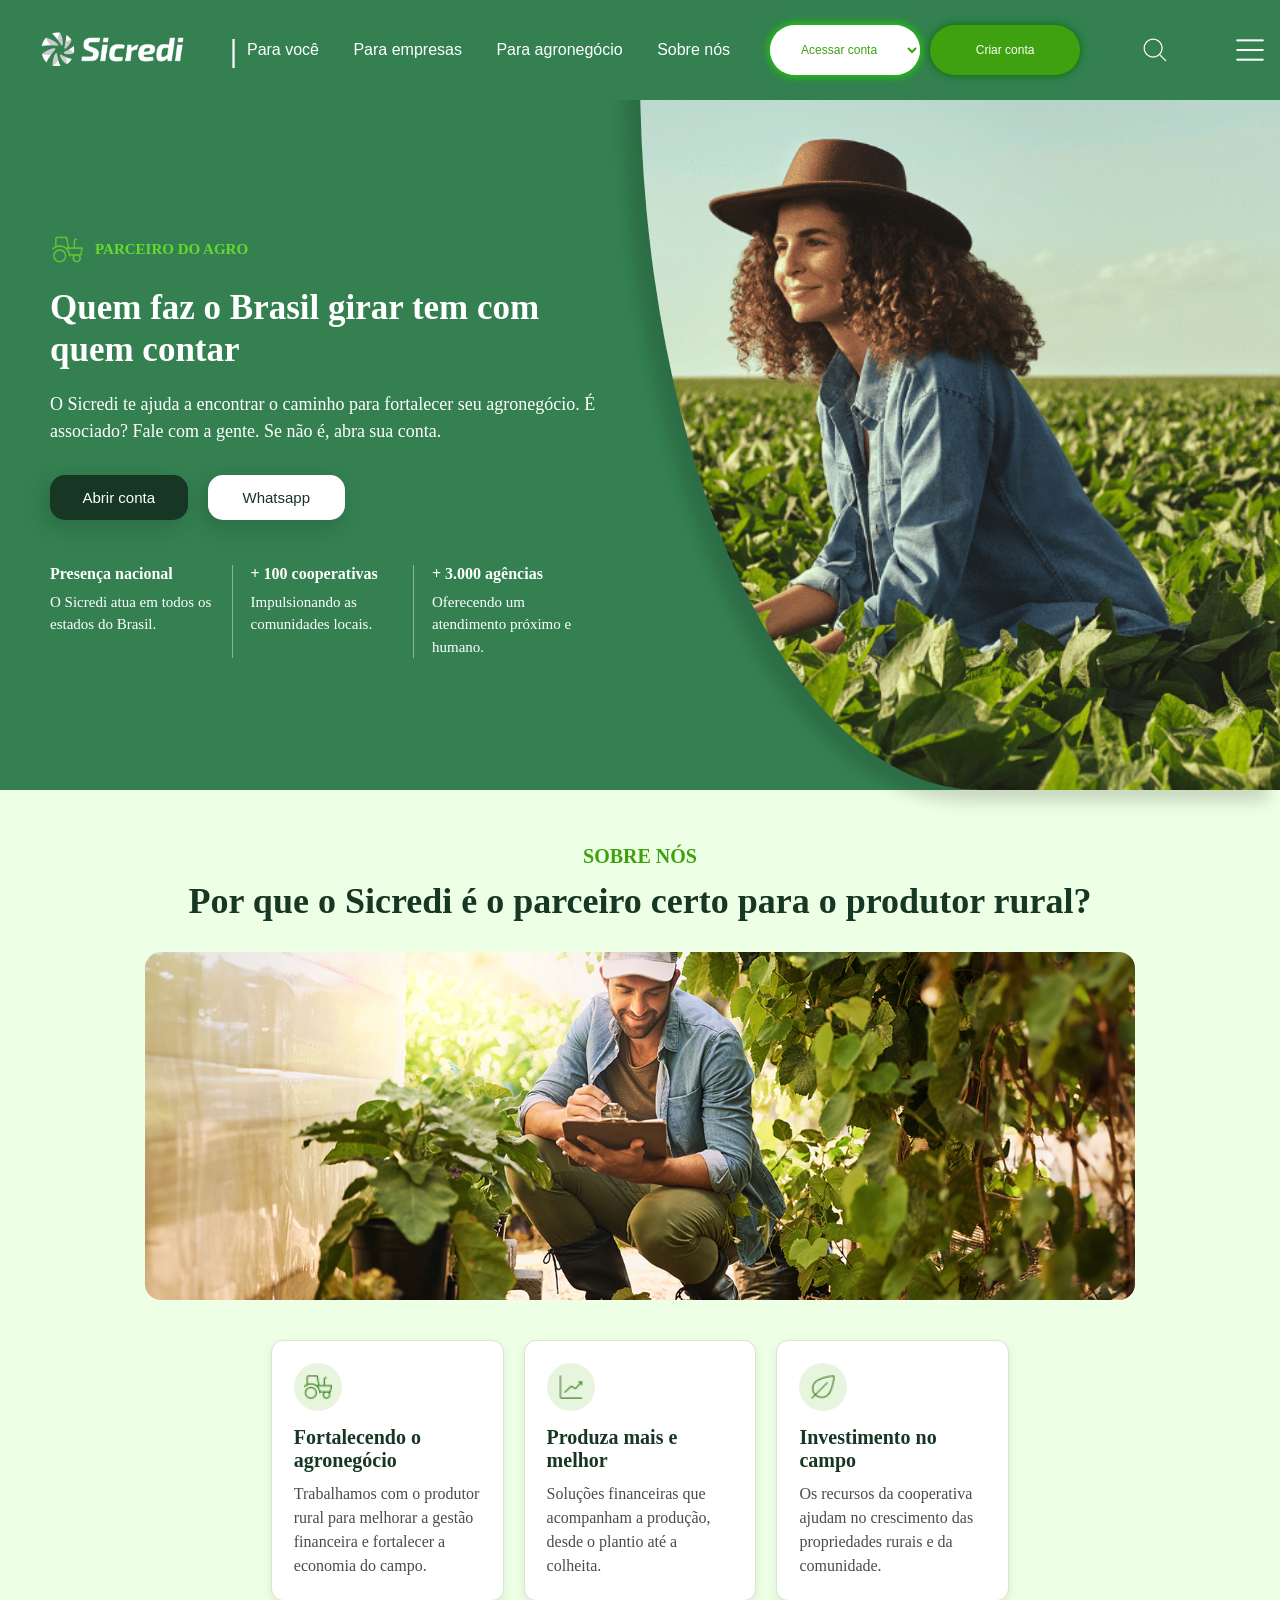
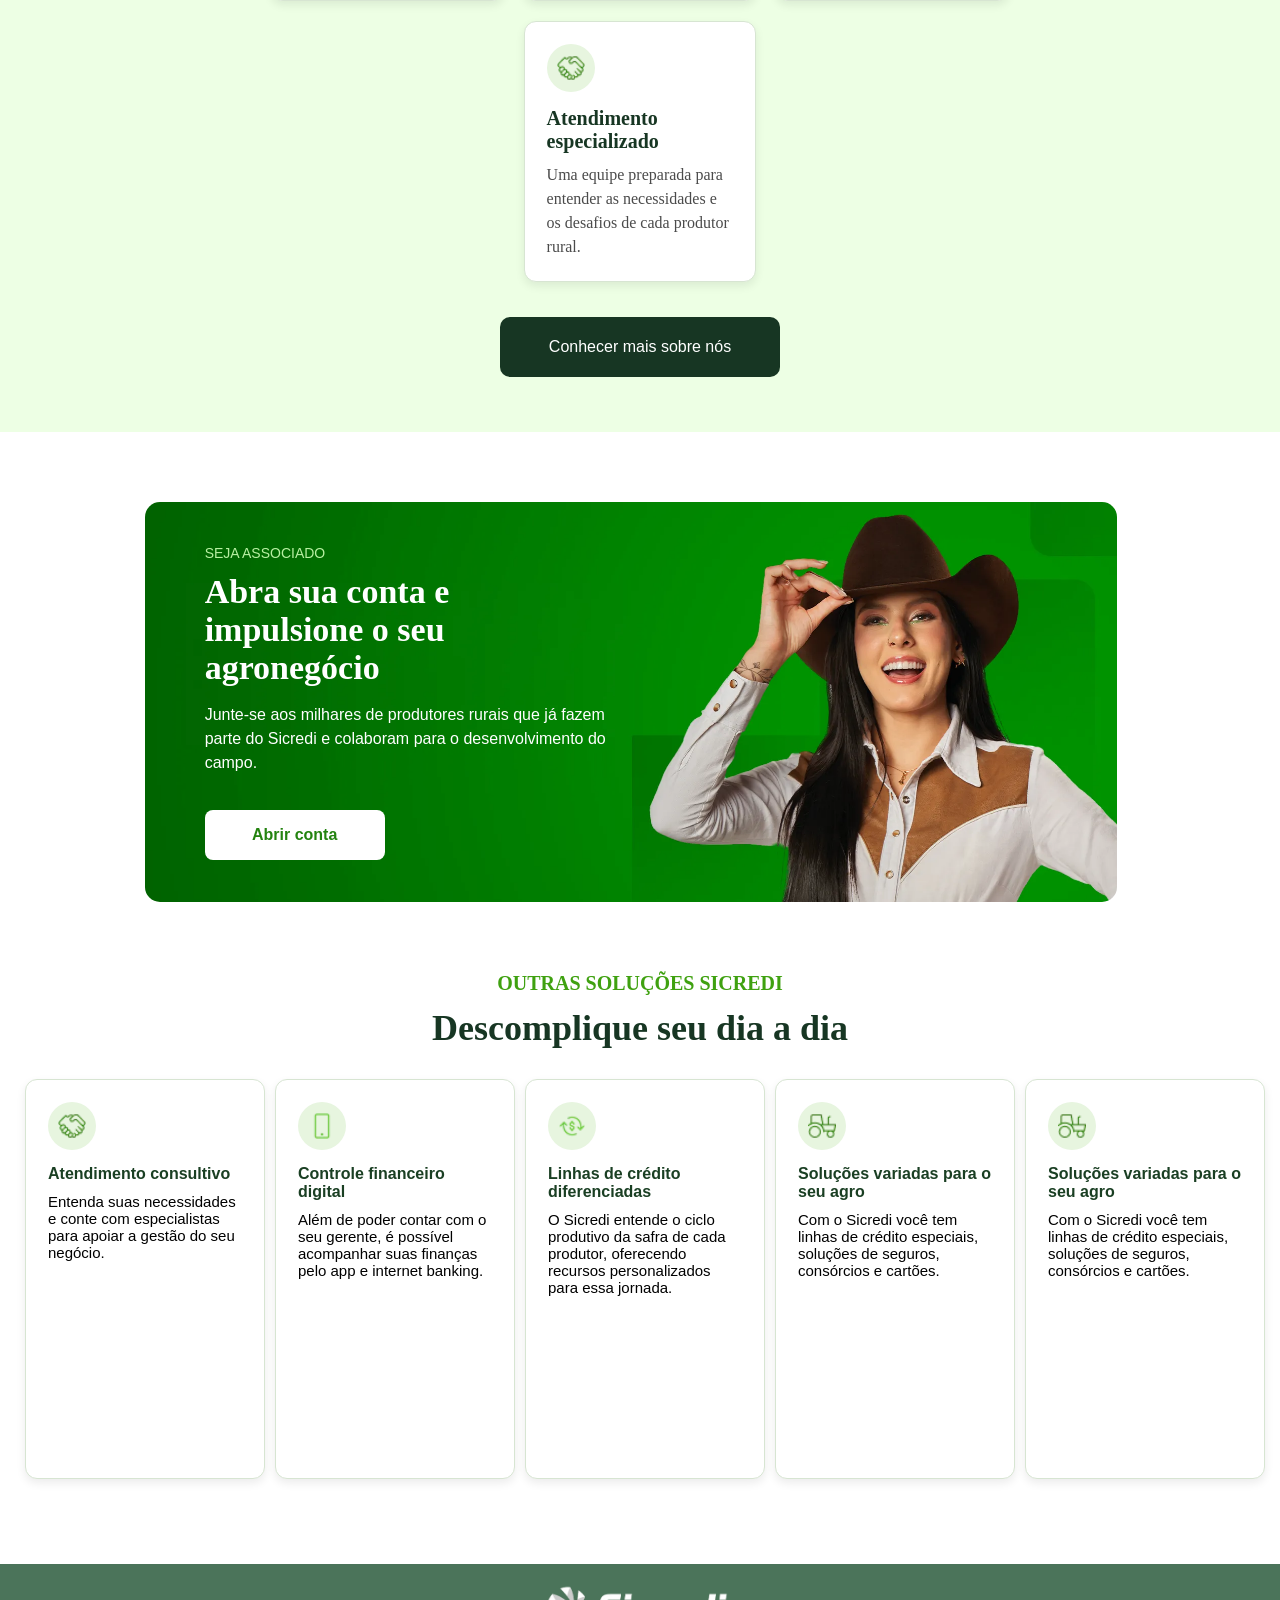
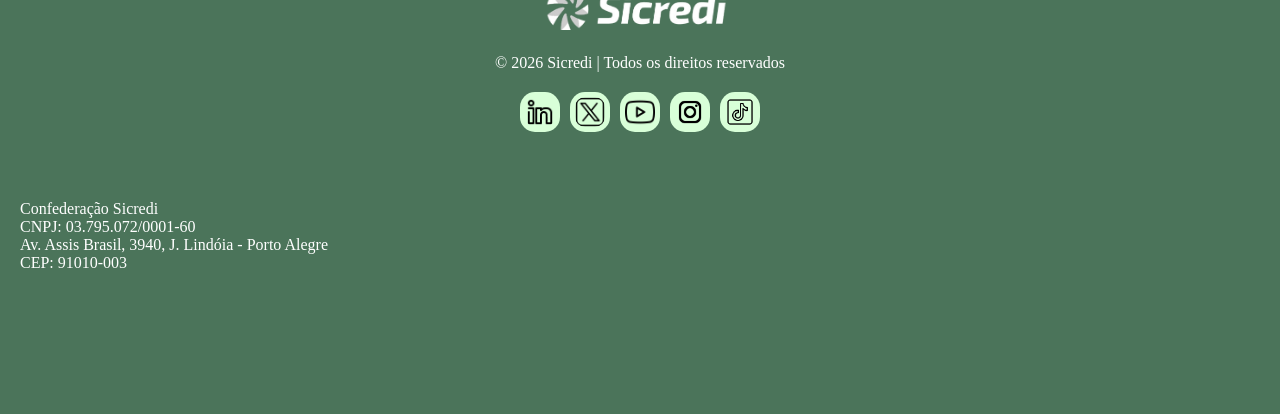
==== commit 98ab6c31: "Mudanças na página agronegocio" ====
--- a/agronegocio.html
+++ b/agronegocio.html
@@ -4,7 +4,7 @@
 <head>
     <meta charset="UTF-8">
     <meta name="viewport" content="width=device-width, initial-scale=1.0">
-    <link rel="shortcut icon" href="imagens/sicredi-logo.png" type="image/x-icon">
+    <link rel="shortcut icon" href="./imagens/favIcon.png" type="image/x-icon">
     <link rel="stylesheet" href="agronegocio.css">
     <title>Sicredi</title>
 </head>
@@ -81,7 +81,7 @@
             </div>
         </section>
 
-        <!-- Segunda seção: apresenta quatro vantagens do Sicredi em cards simples -->
+        <!-- Pq devem contratar o sicredi -->
         <section id="secao-sobre">
             <p id="subtitulo-sobre">SOBRE NÓS</p>
             <h2 id="titulo-sobre">Por que o Sicredi é o parceiro certo para o produtor rural?</h2>
@@ -96,7 +96,8 @@
                         <img src="imagens/caminhao-sobre.webp" alt="Ícone de caminhão">
                     </div>
                     <h3>Fortalecendo o agronegócio</h3>
-                    <p>Trabalhamos com o produtor rural para melhorar a gestão financeira e fortalecer a economia do campo.</p>
+                    <p>Trabalhamos com o produtor rural para melhorar a gestão financeira e fortalecer a economia do
+                        campo.</p>
                 </article>
 
                 <article class="card-sobre">
@@ -160,18 +161,96 @@
         </section>
         <!-- Seção para abertura de conta -->
         <section id="abra-sua-conta">
+            <article>
+
+            </article>
             <div id="conteudo-abra-conta">
                 <p id="chamada-abra-conta">SEJA ASSOCIADO</p>
                 <h2>Abra sua conta e impulsione o seu agronegócio</h2>
-                <p id="descricao-abra-conta">Junte-se aos milhares de produtores rurais que já fazem parte do Sicredi e colaboram para o desenvolvimento do campo.</p>
+                <p id="descricao-abra-conta">Junte-se aos milhares de produtores rurais que já fazem parte do Sicredi e
+                    colaboram para o desenvolvimento do campo.</p>
                 <button id="botao-abra-conta" type="button">Abrir conta</button>
             </div>
         </section>
+        <p id="subtitulo-sobre">OUTRAS SOLUÇÕES SICREDI</p>
+        <h2 id="titulo-sobre">Descomplique seu dia a dia</h2>
+        <section id="outras-solucoes">
+
+            <img src="imagens/" alt="">
+            <article>
+                <div class="icone-card">
+                    <img src="imagens/mao-icone.webp" alt="Ícone de atendimento consultivo">
+                </div>
+                <h3>Atendimento consultivo</h3>
+                <p>Entenda suas necessidades e conte com especialistas para apoiar a gestão do seu negócio.</p>
+            </article>
+
+            <article>
+                <div class="icone-card">
+                    <img src="imagens/celular-icone.webp" alt="Ícone de controle financeiro">
+                </div>
+                <h3>Controle financeiro digital</h3>
+                <p>Além de poder contar com o seu gerente, é possível acompanhar suas finanças pelo app e internet
+                    banking.</p>
+            </article>
+
+            <article>
+                <div class="icone-card">
+                    <img src="imagens/icone-linha-credito.webp" alt="Ícone de linhas de crédito">
+                </div>
+                <h3>Linhas de crédito diferenciadas</h3>
+                <p>O Sicredi entende o ciclo produtivo da safra de cada produtor, oferecendo recursos personalizados
+                    para essa jornada.</p>
+            </article>
+
+            <article>
+                <div class="icone-card">
+                    <img src="imagens/caminhao-sobre.webp" alt="Ícone de soluções para o agro">
+                </div>
+                <h3>Soluções variadas para o seu agro</h3>
+                <p>Com o Sicredi você tem linhas de crédito especiais, soluções de seguros, consórcios e cartões.</p>
+            </article>
+            <article>
+                <div class="icone-card">
+                    <img src="imagens/caminhao-sobre.webp" alt="Ícone de soluções para o agro">
+                </div>
+                <h3>Soluções variadas para o seu agro</h3>
+                <p>Com o Sicredi você tem linhas de crédito especiais, soluções de seguros, consórcios e cartões.</p>
+            </article>
+        </section>
+
     </main>
+
     <footer>
+        <div id="footer-img">
+            <a href=""><img src="fotos fefa/logo.png" alt="" width="190px"></a>
+        </div>
+        © 2026 Sicredi | Todos os direitos reservados
+        <br>
+        <div class="icon">
+
+        </div>
+        <div id="icones-container">
+            <img src="imagens/social.png" alt="" class="icones-redesocial" id="linkedin">
+            <img src="imagens/social-media.png" alt="" class="icones-redesocial" id="X">
+            <img src="imagens/youtube.png" alt="" class="icones-redesocial" id="youtube">
+            <img src="imagens/icons8-instagram-96.png" alt="" class="icones-redesocial" id="insta">
+            <img src="imagens/icons8-tiktok-50.png" alt="" class="icones-redesocial" id="tiktok">
+        </div>
+
+        <br>
+        <div id="endereco">
+            Confederação Sicredi
+            <br>
+            CNPJ: 03.795.072/0001-60
+            <br>
+            Av. Assis Brasil, 3940, J. Lindóia - Porto Alegre
+            <br>
+            CEP: 91010-003
+        </div>
 
     </footer>
     </main>
 </body>
 
-</html>
+</html>
--- a/agronegocio.css
+++ b/agronegocio.css
@@ -17,7 +17,7 @@
     z-index: 1000;
     align-items: center;
     justify-content: center;
-    gap: 30px;
+    gap: 10px;
 }
 
 header #logo {
@@ -121,7 +121,7 @@
     color: #fff;
     width: 50%;
     height: 100%;
-    padding: 35px 40px 30px 50px;
+    padding: 60px 40px 30px 50px;
     display: flex;
     flex-direction: column;
     justify-content: center;
@@ -137,18 +137,18 @@
 }
 
 #div-caminhao img {
-    width: 45px;
+    width: 35px;
 }
 
 #divtexto #div-caminhao p {
-    font-size: 20px;
+    font-size: 15px;
     font-weight: 700;
     text-transform: uppercase;
     margin-bottom: 0;
 }
 
 #divtexto h2 {
-    font-size: 48px;
+    font-size: 35px;
     line-height: 1.2;
     margin-bottom: 20px;
 }
@@ -231,14 +231,14 @@
     width: 100%;
     height: 100%;
     object-fit: cover;
-    object-position: right center;
+    object-position: right ;
     border-radius: 100% 0% 47% 53% / 0% 100% 0% 100%;
     box-shadow: -14px 10px 15px 2px rgba(0, 0, 0, 0.15);
 }
 
 /* ---------Sobre: Seção 2------------*/
 #secao-sobre {
-    background-color: #f0f8ec;
+    background-color: #edffe4;
     padding: 55px 7%;
     display: flex;
     flex-direction: column;
@@ -285,8 +285,7 @@
 
 .card-sobre {
     background-color: #fff;
-    width: 20%;
-    flex-grow: 1;
+    width: 23.5%;
     padding: 22px;
     border: 1px solid #d7e5d2;
 
@@ -304,6 +303,9 @@
     border-right: 2px solid #348051;
 }
 
+.card-sobre p{
+    font-size: 1px;
+}
 .icone-card {
     background-color: #e7f5df;
     width: 48px;
@@ -334,11 +336,12 @@
 }
 
 #botao-sobre {
+    font-size: 16px;
     font-family: Arial, Helvetica, sans-serif;
     background-color: #173623;
     color: #fff;
-    width: 220px;
-    padding: 14px;
+    width: 280px;
+    padding: 19px;
     margin-top: 0;
     border: 2px solid transparent;
     border-radius: 10px;
@@ -360,8 +363,8 @@
 
 /* ---------Abra sua conta------------*/
 #abra-sua-conta {
-    width: 77.4%;
-    height: 600px;
+    width: 76%;
+    height: 400px;
     margin: 70px 11.3%;
     background-color: #087b0b;
     background-image: url("imagens/abra-sua-conta.webp");
@@ -412,14 +415,113 @@
 
 #botao-abra-conta:hover {
     transition: 0.6s;
-    background-color: #e8f5e3;
+    background-color: #97ca83;
 }
 
 
 /*-------Serviços---------*/
-
+#outras-solucoes{
+    padding: 0 15px 50px 15px;
+    height: 50vh;
+    width: 100%;
+    margin-bottom: 35px;
+    display: flex;
+    flex-wrap: nowrap;
+    justify-content: center;
+    align-items: stretch;
+    gap: 10px;
+}
+
+#outras-solucoes article{
+    font-family: Arial, Helvetica, sans-serif;
+    background-color: #fff;
+    width: 20%;
+    padding: 22px;
+    border: 1px solid #d7e5d2;
+    border-radius: 12px;
+    box-shadow: 0 4px 10px rgba(0, 0, 0, 0.08);
+    display: flex;
+    flex-direction: column;
+}
+#outras-solucoes article p{
+    margin-top: 10px;
+    font-size: 15px;
+}
+
+#outras-solucoes article h3{
+    color: #1a3f23;
+    font-size: 16px;
+}
+#outras-solucoes article:hover{
+    box-shadow: 2px 10px 29px 5px rgba(110, 255, 52, 0.3);
+    transform: translateY(-5px);
+    transition: 0.5s;
+    border-top: 2px solid #348051;
+    border-bottom: 2px solid #348051;
+}
 /* ----------Rodapé-------*/
 footer{
-    height: 20vh;
-    background-color: #3FA110;
+    text-align: center;
+    padding: 20px;
+    height: 50vh;
+    background-color: #4b745a;
+    color: #ffffff;
+}
+
+#footer-img{
+    text-align: center;
+    margin-bottom: 20px;
+}
+footer a{
+    text-decoration: none;
+    color: #90bd90;
+}
+
+footer a:hover{
+    transition: 0.6s;
+    text-decoration: underline;
+}
+
+#endereco{
+    padding: 50px 0 0 0 ;
+    text-align: left;
+}
+
+#icones-container{
+    display: flex;
+    justify-content: center;
+    gap: 10px;
+}
+.icones-redesocial{
+    margin-top: 20px;
+    background-color: #d8ffd8;
+    width: 40px;
+    padding: 5px;
+    border-radius: 15px;
+}
+
+
+.icones-redesocial:hover{
+    transition: 0.8s;
+    transform: scale(1.05);
+}
+
+#linkedin:hover{
+    background-color: rgb(107, 176, 255);
+}
+
+#X:hover{
+    background-color: rgb(119, 119, 119);
+}
+
+#insta:hover{
+    background-color: rgb(223, 93, 255);
+}
+
+#youtube:hover{
+    background-color: rgb(255, 82, 82);
+}
+
+#tiktok:hover{
+    background-color: rgb(155, 30, 30);
 }
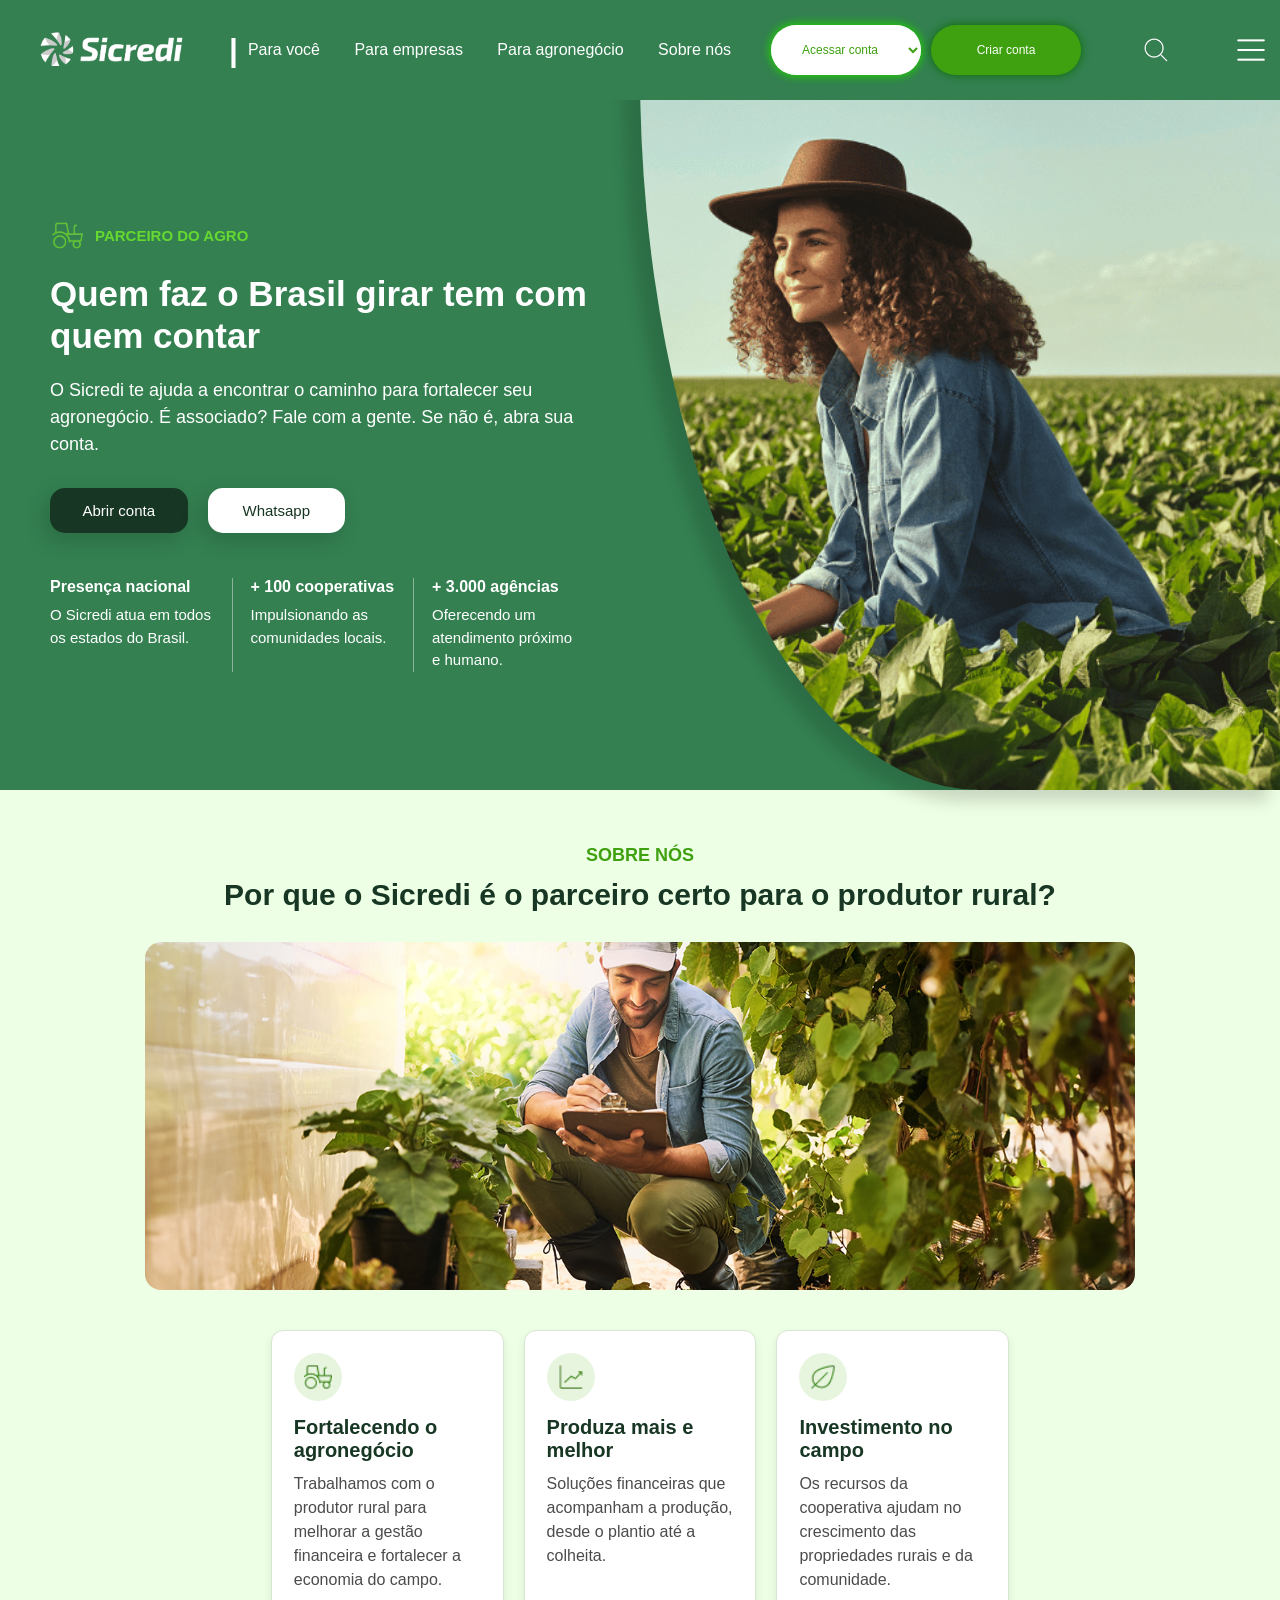
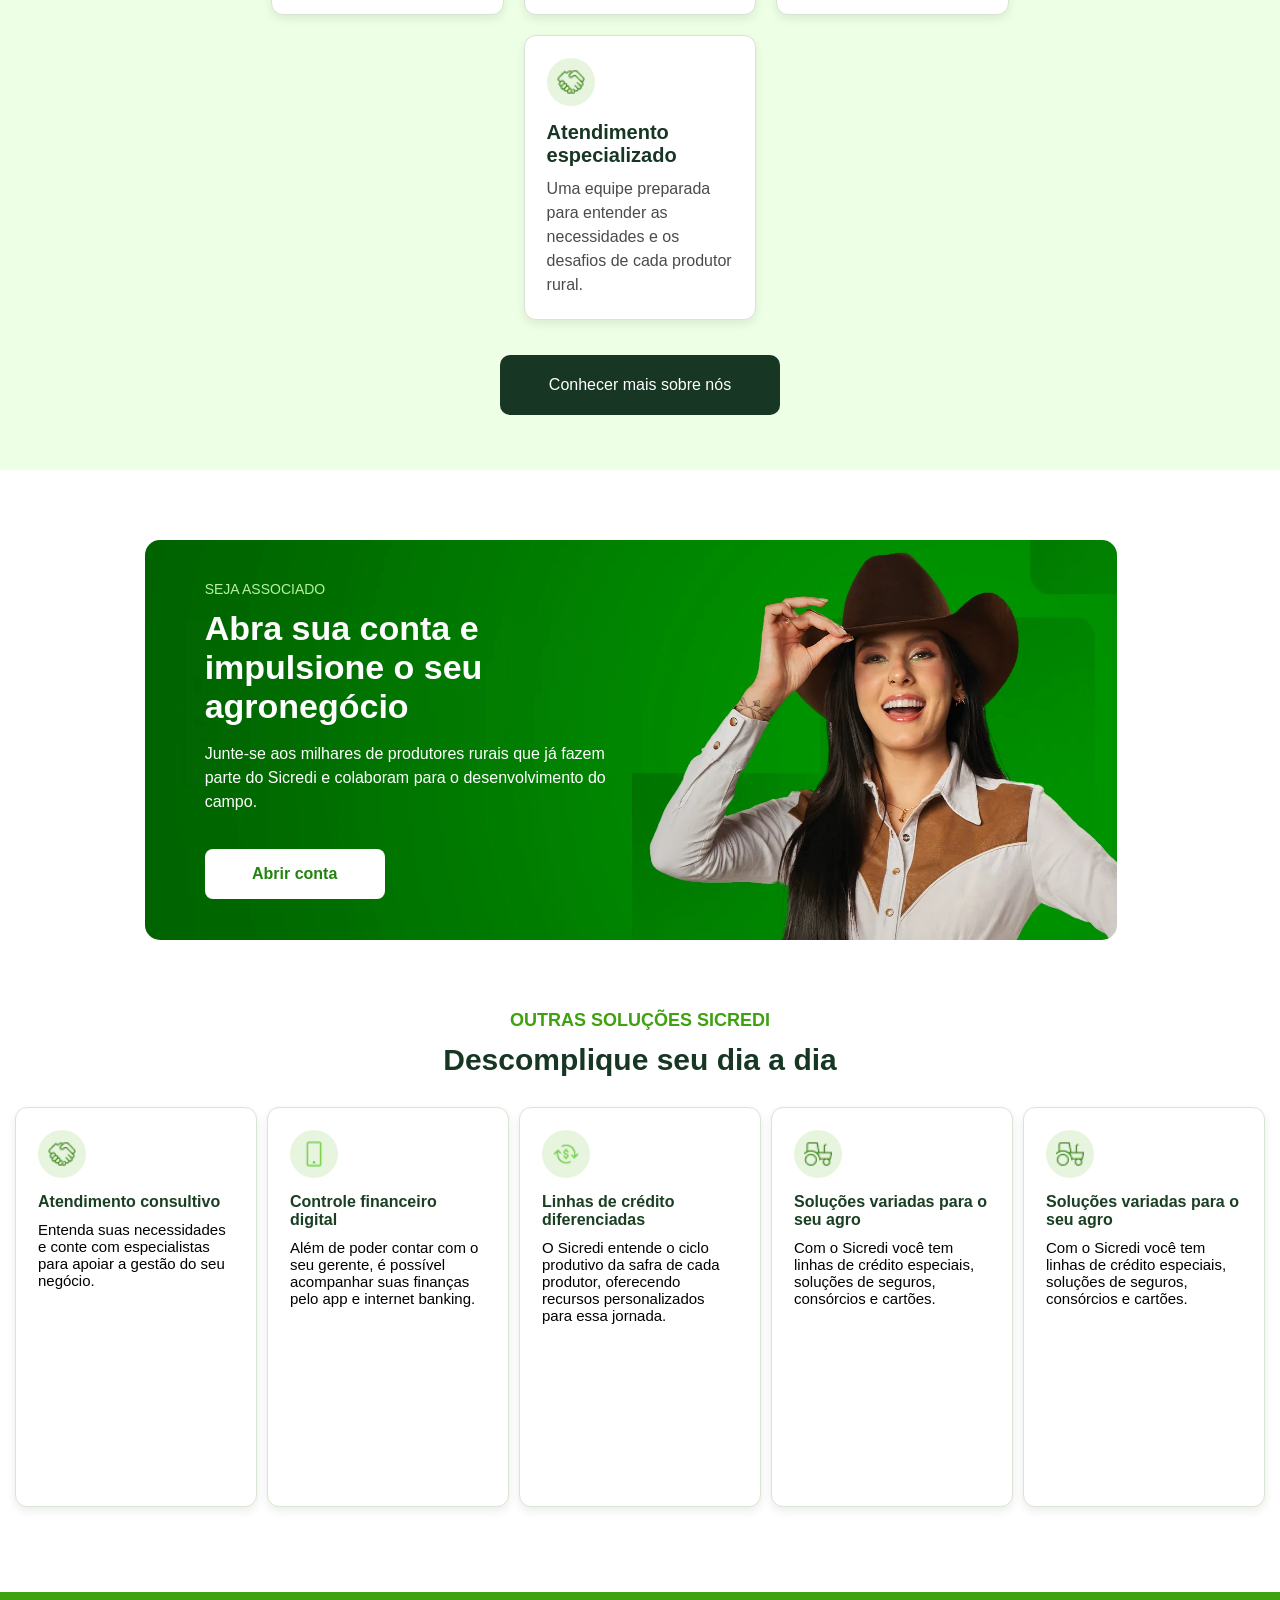
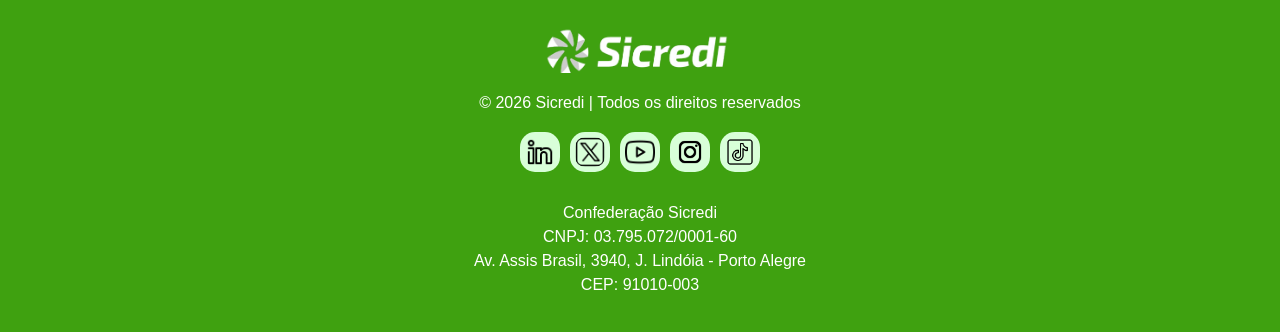
==== commit 7832fea9: "Adiciona rodapé em todas as páginas" ====
--- a/agronegocio.html
+++ b/agronegocio.html
@@ -46,7 +46,7 @@
         <section id="banner">
             <div id="divtexto">
                 <div id="div-caminhao">
-                    <img src="imagens/caminhao-icone.webp" alt="" width="150px">
+                    <img src="im/caminhao-icone.webp" alt="" width="150px">
                     <p>Parceiro do agro</p>
                 </div>
 
@@ -77,7 +77,7 @@
             </div>
 
             <div id="divimg">
-                <img src="imagens/fazendeiro-essavai.png" alt="">
+                <img src="im/fazendeiro-essavai.png" alt="">
             </div>
         </section>
 
@@ -87,13 +87,13 @@
             <h2 id="titulo-sobre">Por que o Sicredi é o parceiro certo para o produtor rural?</h2>
 
             <div id="container-imagem-sobre">
-                <img src="imagens/fazendeiros-sobrenos.png" alt="Produtores rurais" id="imagem-sobre">
+                <img src="im/fazendeiros-sobrenos.png" alt="Produtores rurais" id="imagem-sobre">
             </div>
 
             <div id="sobre-nos-container">
                 <article class="card-sobre">
                     <div class="icone-card">
-                        <img src="imagens/caminhao-sobre.webp" alt="Ícone de caminhão">
+                        <img src="im/caminhao-sobre.webp" alt="Ícone de caminhão">
                     </div>
                     <h3>Fortalecendo o agronegócio</h3>
                     <p>Trabalhamos com o produtor rural para melhorar a gestão financeira e fortalecer a economia do
@@ -102,7 +102,7 @@
 
                 <article class="card-sobre">
                     <div class="icone-card">
-                        <img src="imagens/produção-icone.webp" alt="Ícone de produção">
+                        <img src="im/produção-icone.webp" alt="Ícone de produção">
                     </div>
                     <h3>Produza mais e melhor</h3>
                     <p>Soluções financeiras que acompanham a produção, desde o plantio até a colheita.</p>
@@ -118,7 +118,7 @@
 
                 <article class="card-sobre">
                     <div class="icone-card">
-                        <img src="imagens/mao-icone.webp" alt="Ícone de atendimento">
+                        <img src="im/mao-icone.webp" alt="Ícone de atendimento">
                     </div>
                     <h3>Atendimento especializado</h3>
                     <p>Uma equipe preparada para entender as necessidades e os desafios de cada produtor rural.</p>
@@ -126,7 +126,7 @@
                 <!--
                 <article class="card-sobre">
                     <div class="icone-card">
-                        <img src="imagens/mao-icone.webp" alt="Ícone de atendimento consultivo">
+                        <img src="im/mao-icone.webp" alt="Ícone de atendimento consultivo">
                     </div>
                     <h3>Atendimento consultivo</h3>
                     <p>Entenda suas necessidades e conte com especialistas para apoiar a gestão do seu negócio.</p>
@@ -134,7 +134,7 @@
 
                 <article class="card-sobre">
                     <div class="icone-card">
-                        <img src="imagens/celular-icone.webp" alt="Ícone de controle financeiro">
+                        <img src="im/celular-icone.webp" alt="Ícone de controle financeiro">
                     </div>
                     <h3>Controle financeiro digital</h3>
                     <p>Além de poder contar com o seu gerente, é possível acompanhar suas finanças pelo app e internet banking.</p>
@@ -150,7 +150,7 @@
 
                 <article class="card-sobre">
                     <div class="icone-card">
-                        <img src="imagens/caminhao-sobre.webp" alt="Ícone de soluções para o agro">
+                        <img src="im/caminhao-sobre.webp" alt="Ícone de soluções para o agro">
                     </div>
                     <h3>Soluções variadas para o seu agro</h3>
                     <p>Com o Sicredi você tem linhas de crédito especiais, soluções de seguros, consórcios e cartões.</p>
@@ -176,10 +176,9 @@
         <h2 id="titulo-sobre">Descomplique seu dia a dia</h2>
         <section id="outras-solucoes">
 
-            <img src="imagens/" alt="">
-            <article>
-                <div class="icone-card">
-                    <img src="imagens/mao-icone.webp" alt="Ícone de atendimento consultivo">
+            <article>
+                <div class="icone-card">
+                    <img src="im/mao-icone.webp" alt="Ícone de atendimento consultivo">
                 </div>
                 <h3>Atendimento consultivo</h3>
                 <p>Entenda suas necessidades e conte com especialistas para apoiar a gestão do seu negócio.</p>
@@ -187,7 +186,7 @@
 
             <article>
                 <div class="icone-card">
-                    <img src="imagens/celular-icone.webp" alt="Ícone de controle financeiro">
+                    <img src="im/celular-icone.webp" alt="Ícone de controle financeiro">
                 </div>
                 <h3>Controle financeiro digital</h3>
                 <p>Além de poder contar com o seu gerente, é possível acompanhar suas finanças pelo app e internet
@@ -205,14 +204,14 @@
 
             <article>
                 <div class="icone-card">
-                    <img src="imagens/caminhao-sobre.webp" alt="Ícone de soluções para o agro">
+                    <img src="im/caminhao-sobre.webp" alt="Ícone de soluções para o agro">
                 </div>
                 <h3>Soluções variadas para o seu agro</h3>
                 <p>Com o Sicredi você tem linhas de crédito especiais, soluções de seguros, consórcios e cartões.</p>
             </article>
             <article>
                 <div class="icone-card">
-                    <img src="imagens/caminhao-sobre.webp" alt="Ícone de soluções para o agro">
+                    <img src="im/caminhao-sobre.webp" alt="Ícone de soluções para o agro">
                 </div>
                 <h3>Soluções variadas para o seu agro</h3>
                 <p>Com o Sicredi você tem linhas de crédito especiais, soluções de seguros, consórcios e cartões.</p>
@@ -223,22 +222,18 @@
 
     <footer>
         <div id="footer-img">
-            <a href=""><img src="fotos fefa/logo.png" alt="" width="190px"></a>
+            <a href="./index.html"><img src="fotos fefa/logo.png" alt="Logo do Sicredi"></a>
         </div>
-        © 2026 Sicredi | Todos os direitos reservados
-        <br>
-        <div class="icon">
-
+        <p id="direitos-autorais">© 2026 Sicredi | Todos os direitos reservados</p>
+
+        <div id="icones-container">
+            <a href="https://www.linkedin.com/company/sicredi/home/" target="_blank" rel="noopener noreferrer"><img src="imagens/social.png" alt="LinkedIn" class="icones-redesocial" id="linkedin"></a>
+            <a href="https://x.com/sicredi" target="_blank" rel="noopener noreferrer"><img src="imagens/social-media.png" alt="X" class="icones-redesocial" id="X"></a>
+            <a href="https://www.youtube.com/user/sicredioficial" target="_blank" rel="noopener noreferrer"><img src="imagens/youtube.png" alt="YouTube" class="icones-redesocial" id="youtube"></a>
+            <a href="https://www.instagram.com/sicredi" target="_blank" rel="noopener noreferrer"><img src="imagens/icons8-instagram-96.png" alt="Instagram" class="icones-redesocial" id="insta"></a>
+            <a href="https://www.tiktok.com/@sicredi" target="_blank" rel="noopener noreferrer"><img src="imagens/icons8-tiktok-50.png" alt="TikTok" class="icones-redesocial" id="tiktok"></a>
         </div>
-        <div id="icones-container">
-            <img src="imagens/social.png" alt="" class="icones-redesocial" id="linkedin">
-            <img src="imagens/social-media.png" alt="" class="icones-redesocial" id="X">
-            <img src="imagens/youtube.png" alt="" class="icones-redesocial" id="youtube">
-            <img src="imagens/icons8-instagram-96.png" alt="" class="icones-redesocial" id="insta">
-            <img src="imagens/icons8-tiktok-50.png" alt="" class="icones-redesocial" id="tiktok">
-        </div>
-
-        <br>
+
         <div id="endereco">
             Confederação Sicredi
             <br>
@@ -250,7 +245,6 @@
         </div>
 
     </footer>
-    </main>
 </body>
 
-</html>+</html>
--- a/agronegocio.css
+++ b/agronegocio.css
@@ -4,7 +4,9 @@
     padding: 0;
     box-sizing: border-box;
 }
-
+body{
+    font-family: Arial, Helvetica, sans-serif;
+}
 /* --------Navbar-------- */
 header {
     background-color: #348051;
@@ -247,7 +249,7 @@
 
 #subtitulo-sobre {
     color: #3FA110;
-    font-size: 20px;
+    font-size: 18px;
     font-weight: bold;
     text-align: center;
     margin-bottom: 12px;
@@ -255,7 +257,7 @@
 
 #titulo-sobre {
     color: #173623;
-    font-size: 36px;
+    font-size: 30px;
     text-align: center;
     margin-bottom: 30px;
 }
@@ -355,7 +357,7 @@
 #botao-sobre:hover {
     background-color: rgb(93, 167, 58);
     color: #fff;
-    border: 2px solid #fff;
+    border: 2px solid #244727;
     text-decoration: none;
     transform: translateY(-5px);
     transition: 0.6s;
@@ -367,7 +369,7 @@
     height: 400px;
     margin: 70px 11.3%;
     background-color: #087b0b;
-    background-image: url("imagens/abra-sua-conta.webp");
+    background-image: url("im/abra-sua-conta.webp");
     background-size: cover;
     background-repeat: no-repeat;
     border-radius: 15px;
@@ -461,18 +463,33 @@
 }
 /* ----------Rodapé-------*/
 footer{
-    text-align: center;
-    padding: 20px;
-    height: 50vh;
-    background-color: #4b745a;
+    width: 100%;
+    text-align: center;
+    padding: 35px 20px;
+    background-color: #3FA110;
     color: #ffffff;
+    font-family: Arial, Helvetica, sans-serif;
+    font-size: 16px;
+    display: flex;
+    flex-direction: column;
+    align-items: center;
 }
 
 #footer-img{
-    text-align: center;
-    margin-bottom: 20px;
-}
+    margin-bottom: 15px;
+}
+
+#footer-img img{
+    width: 190px;
+    height: auto;
+    margin: 0;
+    padding: 0;
+    border-radius: 0;
+    box-shadow: none;
+}
+
 footer a{
+    margin: 0;
     text-decoration: none;
     color: #90bd90;
 }
@@ -482,18 +499,37 @@
     text-decoration: underline;
 }
 
+#direitos-autorais{
+    margin: 0 0 18px 0;
+    color: #ffffff;
+    font-family: Arial, Helvetica, sans-serif;
+    font-size: 16px;
+    font-weight: normal;
+    line-height: 1.4;
+    text-align: center;
+}
+
 #endereco{
-    padding: 50px 0 0 0 ;
-    text-align: left;
+    margin: 25px 0 0 0;
+    padding: 0;
+    color: #ffffff;
+    font-family: Arial, Helvetica, sans-serif;
+    font-size: 16px;
+    font-weight: normal;
+    text-align: center;
+    line-height: 1.5;
 }
 
 #icones-container{
+    margin: 0;
+    padding: 0;
     display: flex;
     justify-content: center;
     gap: 10px;
 }
 .icones-redesocial{
-    margin-top: 20px;
+    height: 40px;
+    margin: 0;
     background-color: #d8ffd8;
     width: 40px;
     padding: 5px;
@@ -507,21 +543,21 @@
 }
 
 #linkedin:hover{
-    background-color: rgb(107, 176, 255);
+    background-color: #0A66C2;
 }
 
 #X:hover{
-    background-color: rgb(119, 119, 119);
+    background-color: #8f8c8c;
 }
 
 #insta:hover{
-    background-color: rgb(223, 93, 255);
+    background-color: #E1306C;
 }
 
 #youtube:hover{
-    background-color: rgb(255, 82, 82);
+    background-color: #FF0000;
 }
 
 #tiktok:hover{
-    background-color: rgb(155, 30, 30);
-}+    background-color: #25F4EE;
+}
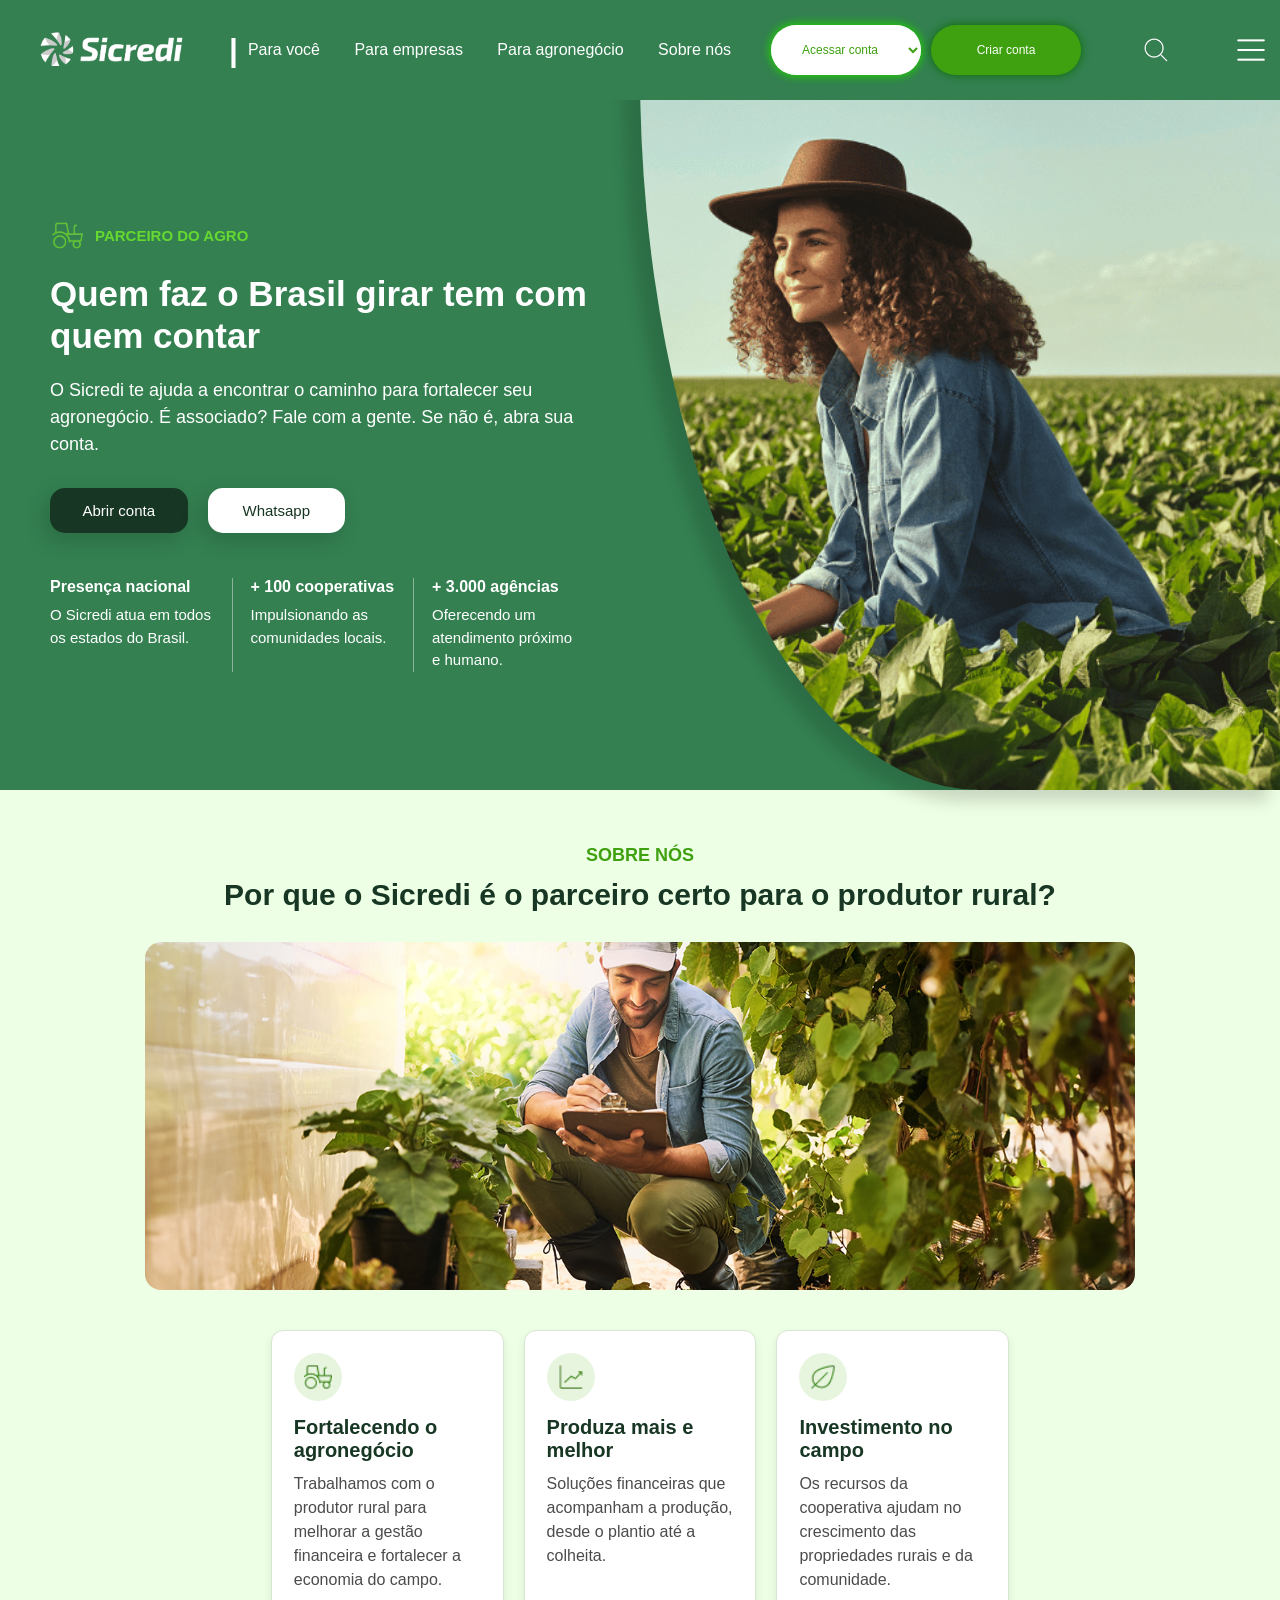
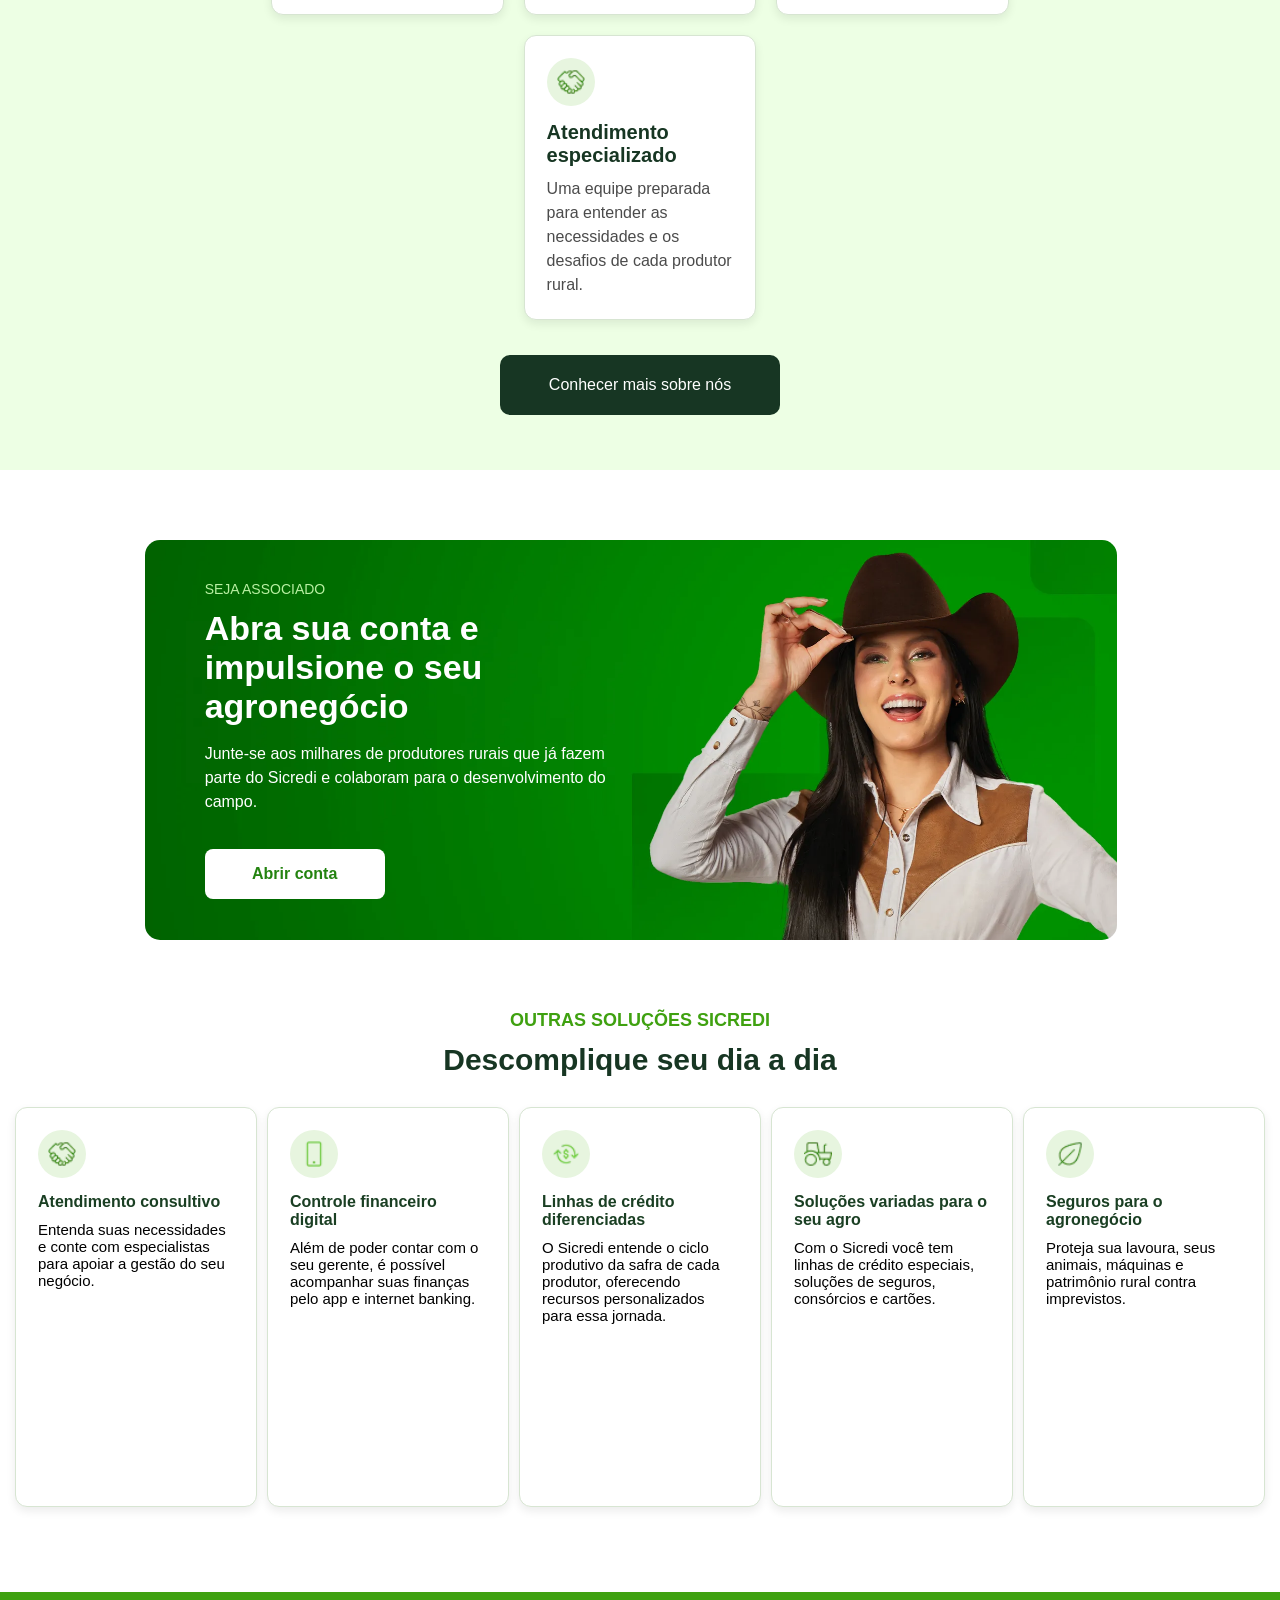
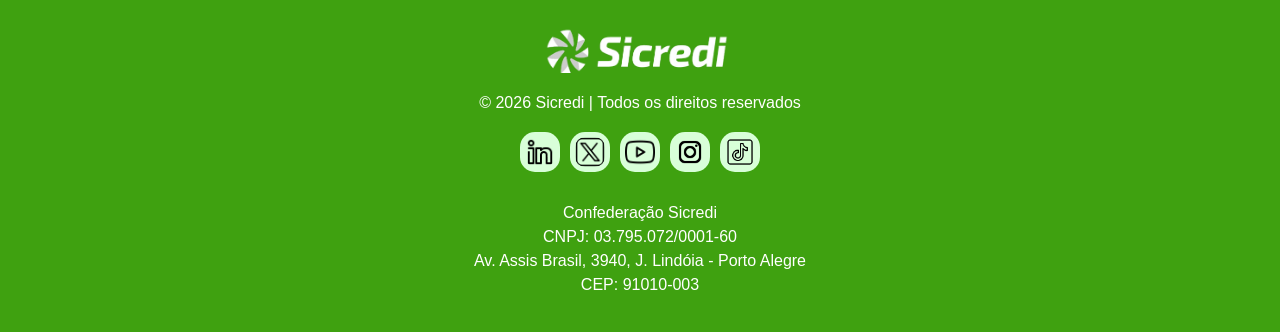
==== commit 88825460: "versão final" ====
--- a/agronegocio.html
+++ b/agronegocio.html
@@ -174,6 +174,7 @@
         </section>
         <p id="subtitulo-sobre">OUTRAS SOLUÇÕES SICREDI</p>
         <h2 id="titulo-sobre">Descomplique seu dia a dia</h2>
+
         <section id="outras-solucoes">
 
             <article>
@@ -211,10 +212,10 @@
             </article>
             <article>
                 <div class="icone-card">
-                    <img src="im/caminhao-sobre.webp" alt="Ícone de soluções para o agro">
-                </div>
-                <h3>Soluções variadas para o seu agro</h3>
-                <p>Com o Sicredi você tem linhas de crédito especiais, soluções de seguros, consórcios e cartões.</p>
+                    <img src="imagens/folha-icone.webp" alt="Ícone de seguros para o agronegócio">
+                </div>
+                <h3>Seguros para o agronegócio</h3>
+                <p>Proteja sua lavoura, seus animais, máquinas e patrimônio rural contra imprevistos.</p>
             </article>
         </section>
 
